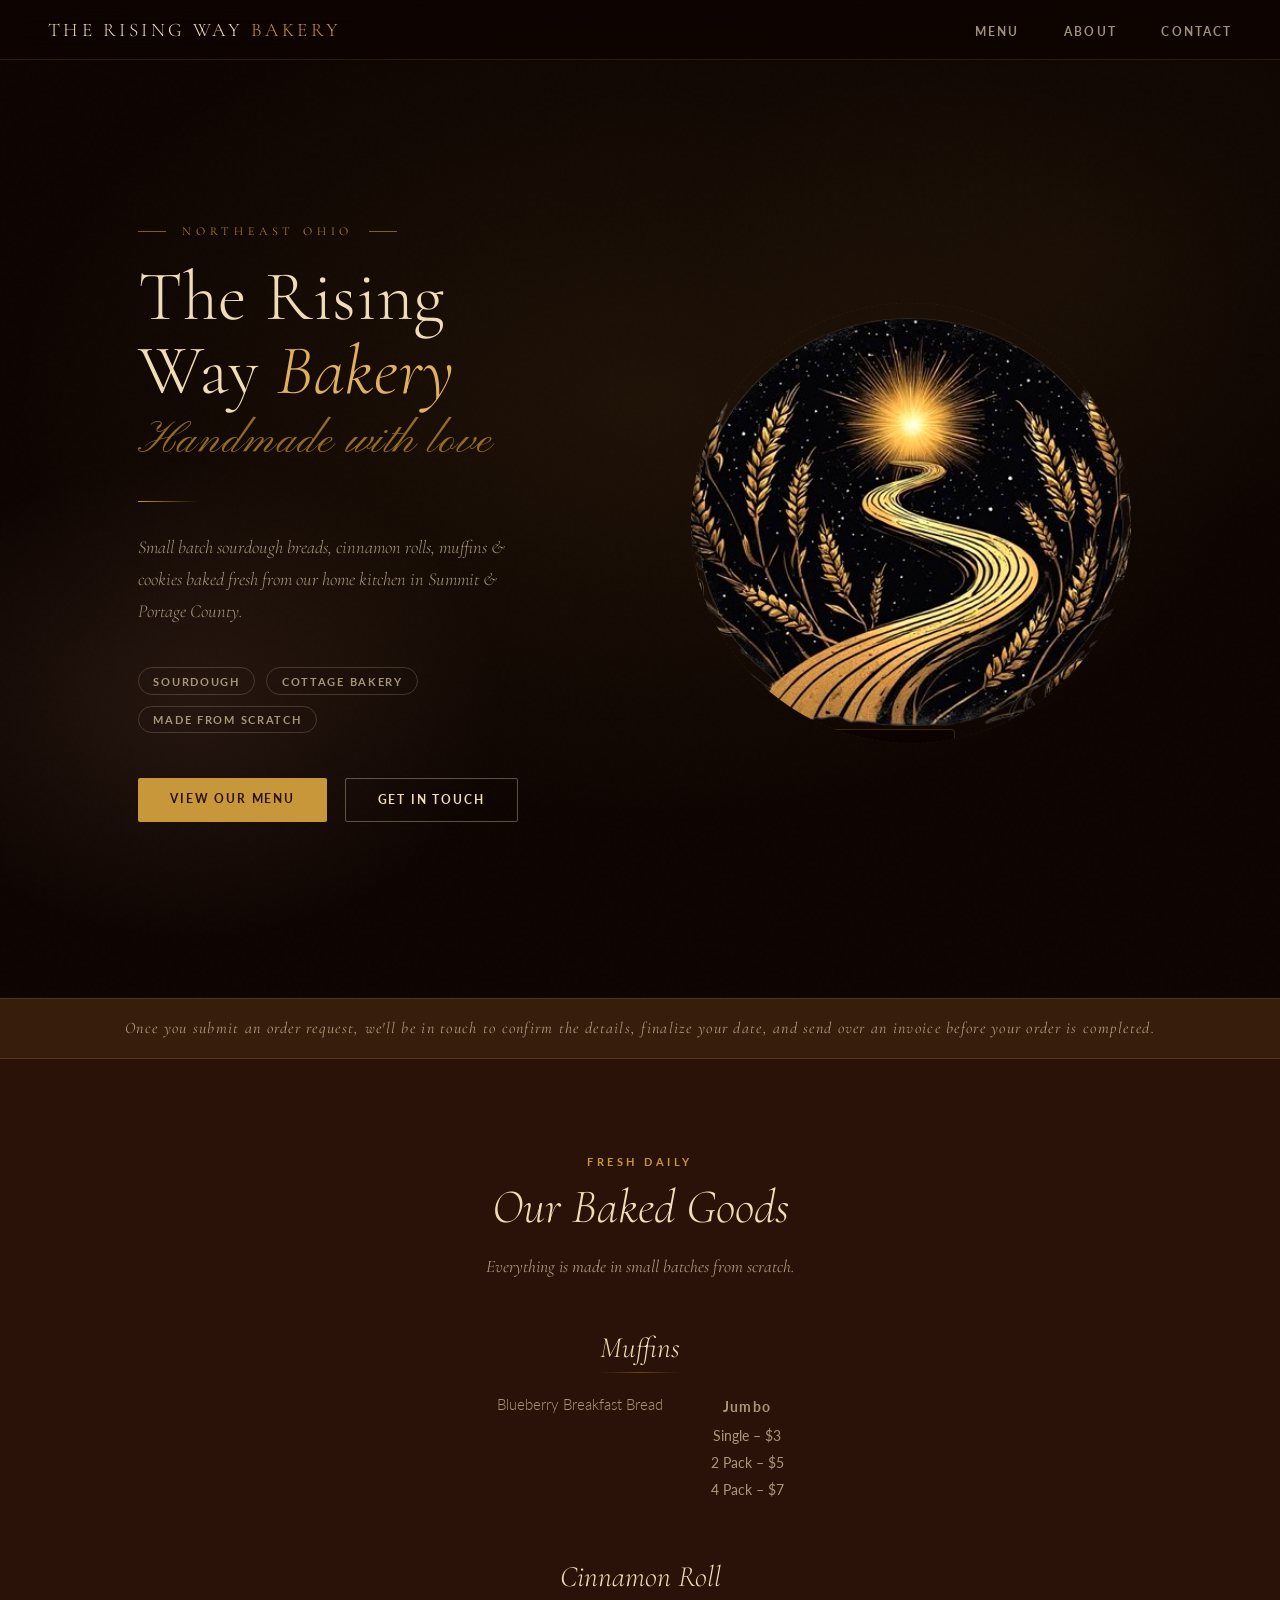
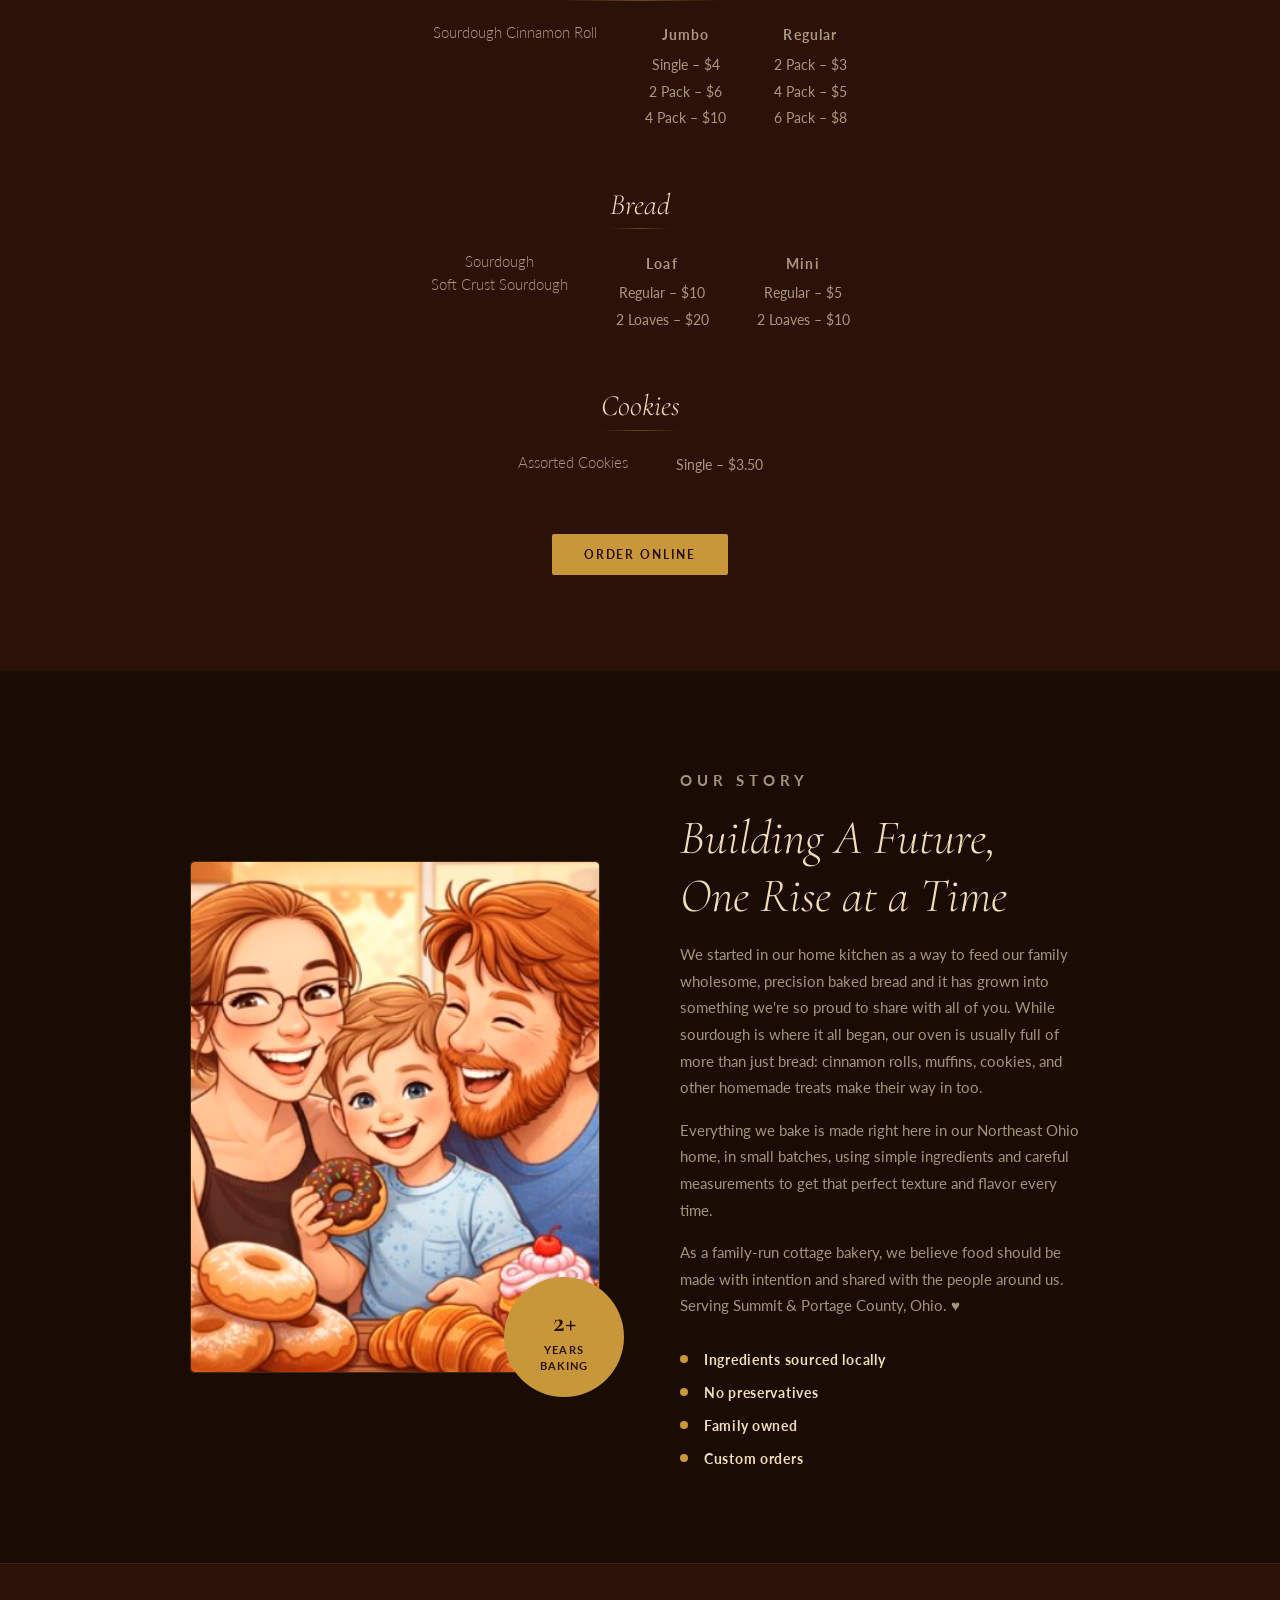
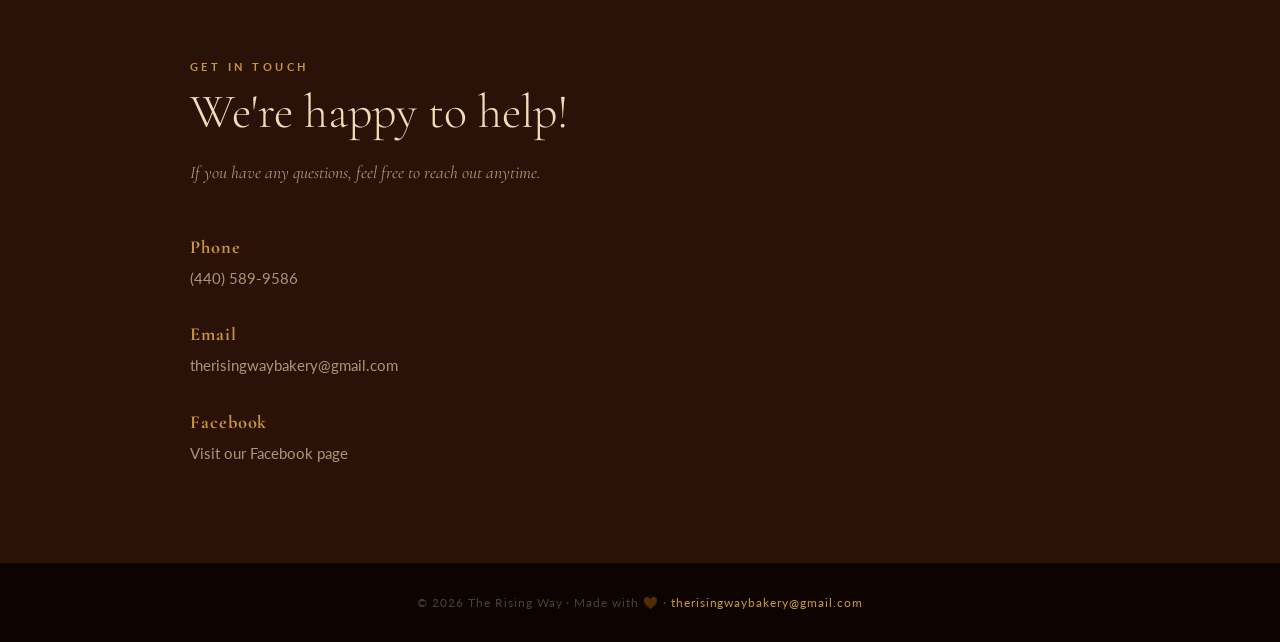
==== index.html @ ae86664f "uploading code" ====
<!DOCTYPE html>
<html lang="en">
<head>
  <meta charset="UTF-8">
  <meta name="viewport" content="width=device-width, initial-scale=1.0">
  <meta name="Author" content="Bryan Thomas">
  <title>The Rising Way Bakery</title>
  <link href="https://fonts.googleapis.com/css2?family=Playfair+Display:ital,wght@0,400;0,700;1,400&family=Pinyon+Script&family=Cormorant+Garamond:ital,wght@0,300;0,400;0,600;1,300;1,400&family=Lato:wght@300;400;700&display=swap" rel="stylesheet">
  <link rel="icon" href="icons8-bread-and-rye-64.png" type="image/png">
  <link rel="stylesheet" href="style.css">
</head>
<body>

  <!-- NAV -->
  <nav>
    <a href="#" class="nav-logo">The Rising Way <span>Bakery</span></a>
    <ul>
      <li><a href="#menu">Menu</a></li>
      <li><a href="#about">About</a></li>
      <li><a href="#contact">Contact</a></li>
    </ul>
  </nav>

  <!-- HERO -->
  <section class="hero">
    <div class="hero-inner">

      <!-- Left: Text -->
      <div class="hero-text">
        <span class="hero-eyebrow">Northeast Ohio</span>

        <h1 class="hero-title">
          The Rising<br>
          Way <em>Bakery</em>
        </h1>

        <p class="hero-subtitle">Handmade with love</p>

        <div class="hero-divider"></div>

        <p class="hero-desc">
          Small batch sourdough breads, cinnamon rolls, muffins & cookies baked fresh from our home kitchen in Summit & Portage County.
        </p>

        <div class="hero-tags">
          <span class="hero-tag">Sourdough</span>
          <span class="hero-tag">Cottage Bakery</span>
          <span class="hero-tag">Made from Scratch</span>
        </div>

        <div class="hero-cta">
          <a href="#menu" class="btn btn-primary">View Our Menu</a>
          <a href="#contact" class="btn btn-outline">Get in Touch</a>
        </div>
      </div>

      <!-- Right: Image -->
      <div class="hero-visual">
        <div class="hero-img-frame">
          <img src="logo.png" alt="The Rising Way Bakery Menu">
          <div class="hero-location">
            <div class="hero-location-dot"></div>
            Summit &amp; Portage County, OH
          </div>
        </div>
      </div>

    </div>
  </section>

  <!-- BANNER -->
  <div class="hours-banner">
    Once you submit an order request, we'll be in touch to confirm the details, finalize your date, and send over an invoice before your order is completed.
  </div>

  <!-- MENU -->
  <section id="menu">
    <div class="section-inner">
      <p class="section-label">Fresh Daily</p>
      <h2 class="section-title"><em>Our Baked Goods</em></h2>
      <p class="section-sub"><em>Everything is made in small batches from scratch.</em></p>

      <div class="menu-category">
        <h3 class="category-title">Muffins</h3>
        <div class="menu-table">
          <div class="menu-row">
            <span class="menu-item-name">Blueberry Breakfast Bread</span>
            <div class="menu-item-pricing">
              <span class="pricing-label">Jumbo</span>
              <span>Single – $3</span>
              <span>2 Pack – $5</span>
              <span>4 Pack – $7</span>
            </div>
          </div>
        </div>
      </div>

      <div class="menu-category">
        <h3 class="category-title">Cinnamon Roll</h3>
        <div class="menu-table">
          <div class="menu-row">
            <span class="menu-item-name">Sourdough Cinnamon Roll</span>
            <div class="menu-item-pricing">
              <span class="pricing-label">Jumbo</span>
              <span>Single – $4</span>
              <span>2 Pack – $6</span>
              <span>4 Pack – $10</span>
            </div>
            <div class="menu-item-pricing">
              <span class="pricing-label">Regular</span>
              <span>2 Pack – $3</span>
              <span>4 Pack – $5</span>
              <span>6 Pack – $8</span>
            </div>
          </div>
        </div>
      </div>

      <div class="menu-category">
        <h3 class="category-title">Bread</h3>
        <div class="menu-table">
          <div class="menu-row">
            <div class="menu-item-names">
              <span class="menu-item-name">Sourdough</span>
              <span class="menu-item-name">Soft Crust Sourdough</span>
            </div>
            <div class="menu-item-pricing">
              <span class="pricing-label">Loaf</span>
              <span>Regular – $10</span>
              <span>2 Loaves – $20</span>
            </div>
            <div class="menu-item-pricing">
              <span class="pricing-label">Mini</span>
              <span>Regular – $5</span>
              <span>2 Loaves – $10</span>
            </div>
          </div>
        </div>
      </div>

      <div class="menu-category">
        <h3 class="category-title">Cookies</h3>
        <div class="menu-table">
          <div class="menu-row">
            <span class="menu-item-name">Assorted Cookies</span>
            <div class="menu-item-pricing">
              <span>Single – $3.50</span>
            </div>
          </div>
        </div>
      </div>

      <div class="order-cta">
        <a href="https://docs.google.com/forms/d/e/1FAIpQLSdH0ckoOvBmsucD7vEvAXsjX4Ii2Z2nryQmnz6Ha5TkoTWwJg/closedform" class="btn btn-primary">Order Online</a>
      </div>
    </div>
  </section>

  <!-- ABOUT -->
  <section id="about">
    <div class="section-inner">
      <div class="about-grid">
        <div class="about-visual">
          <div class="about-box"><img src="about.png" alt="The Rising Way Bakery"></div>
          <div class="about-badge">
            <strong>2+</strong>
            Years<br>Baking
          </div>
        </div>
        <div class="about-text">
          <p class="section-label">Our Story</p>
          <h2 class="section-title"><em>Building A Future,<br>One Rise at a Time</em></h2>
          <p>We started in our home kitchen as a way to feed our family wholesome, precision baked bread and it has grown into something we're so proud to share with all of you. While sourdough is where it all began, our oven is usually full of more than just bread: cinnamon rolls, muffins, cookies, and other homemade treats make their way in too.</p>
          <p>Everything we bake is made right here in our Northeast Ohio home, in small batches, using simple ingredients and careful measurements to get that perfect texture and flavor every time.</p>
          <p>As a family-run cottage bakery, we believe food should be made with intention and shared with the people around us. Serving Summit &amp; Portage County, Ohio. ♥</p>
          <div class="values">
            <div class="value-item"><div class="value-dot"></div><span>Ingredients sourced locally</span></div>
            <div class="value-item"><div class="value-dot"></div><span>No preservatives</span></div>
            <div class="value-item"><div class="value-dot"></div><span>Family owned</span></div>
            <div class="value-item"><div class="value-dot"></div><span>Custom orders</span></div>
          </div>
        </div>
      </div>
    </div>
  </section>

  <!-- CONTACT -->
  <section id="contact">
    <div class="section-inner">
      <p class="section-label">Get In Touch</p>
      <h2 class="section-title">We're happy to help!</h2>
      <p class="section-sub">If you have any questions, feel free to reach out anytime.</p>

      <div class="contact-grid">
        <div class="info-blocks">
          <div class="info-block">
            <h4>Phone</h4>
            <p>(440) 589-9586</p>
          </div>
          <div class="info-block">
            <h4>Email</h4>
            <p>therisingwaybakery@gmail.com</p>
          </div>
          <div class="info-block">
            <h4>Facebook</h4>
            <a href="https://www.facebook.com/profile.php?id=61570867179585" target="_blank" rel="noopener noreferrer">Visit our Facebook page</a>
          </div>
        </div>
  </section>

  <!-- FOOTER -->
  <footer>
    <p>&copy; 2026 The Rising Way &middot; Made with 🧡 &middot; <a href="mailto:therisingwaybakery@gmail.com">therisingwaybakery@gmail.com</a></p>
  </footer>

</body>
</html>
---- style.css ----
:root {
  --bg:          #2A1208;
  --bg-darker:   #1A0B04;
  --bg-darkest:  #0D0401;
  --cream:       #F0DDB8;
  --cream-dim:   rgba(240, 221, 184, 0.65);
  --cream-faint: rgba(240, 221, 184, 0.25);
  --gold:        #C8973A;
  --gold-light:  #DFB060;
  --brown:       #5C3D2E;
  --text-light:  #7A5C44;
}

* { margin: 0; padding: 0; box-sizing: border-box; }
html { scroll-behavior: smooth; }

body {
  font-family: 'Lato', sans-serif;
  background-color: var(--bg);
  color: var(--cream);
  overflow-x: hidden;
}

/* ── NAV ── */
nav {
  position: fixed;
  top: 0; width: 100%;
  z-index: 100;
  background: rgba(13, 4, 1, 0.85);
  backdrop-filter: blur(14px);
  border-bottom: 1px solid rgba(200, 151, 58, 0.18);
  padding: 1.1rem 3rem;
  display: flex;
  justify-content: space-between;
  align-items: center;
}

.nav-logo {
  font-family: 'Cormorant Garamond', serif;
  font-size: 1.2rem;
  font-weight: 300;
  letter-spacing: 0.18em;
  text-transform: uppercase;
  color: var(--cream);
  text-decoration: none;
}
.nav-logo span { color: var(--gold); }

nav ul { list-style: none; display: flex; gap: 2.8rem; }
nav ul a {
  text-decoration: none;
  color: var(--cream-dim);
  font-size: 0.72rem;
  font-weight: 700;
  letter-spacing: 0.18em;
  text-transform: uppercase;
  transition: color 0.2s;
}
nav ul a:hover { color: var(--gold); }

/* ── HERO ── */
.hero {
  min-height: 100vh;
  display: flex;
  align-items: center;
  justify-content: center;
  position: relative;
  overflow: hidden;
  background-color: var(--bg-darkest);
}

/* Layered warm atmospheric background */
.hero::before {
  content: '';
  position: absolute; inset: 0;
  background:
    radial-gradient(ellipse 70% 60% at 50% 40%, rgba(200,151,58,0.09) 0%, transparent 70%),
    radial-gradient(ellipse 40% 40% at 15% 70%, rgba(92,61,46,0.3) 0%, transparent 60%),
    radial-gradient(ellipse 50% 50% at 85% 25%, rgba(200,151,58,0.05) 0%, transparent 60%);
  pointer-events: none;
  z-index: 0;
}

/* Subtle grain texture overlay */
.hero::after {
  content: '';
  position: absolute; inset: 0;
  background-image: url("data:image/svg+xml,%3Csvg viewBox='0 0 256 256' xmlns='http://www.w3.org/2000/svg'%3E%3Cfilter id='noise'%3E%3CfeTurbulence type='fractalNoise' baseFrequency='0.9' numOctaves='4' stitchTiles='stitch'/%3E%3C/filter%3E%3Crect width='100%25' height='100%25' filter='url(%23noise)' opacity='0.04'/%3E%3C/svg%3E");
  opacity: 0.35;
  pointer-events: none;
  z-index: 0;
}

.hero-inner {
  position: relative;
  z-index: 1;
  max-width: 1100px;
  width: 100%;
  margin: 0 auto;
  padding: 8rem 3rem 5rem;
  display: grid;
  grid-template-columns: 1fr 1fr;
  gap: 5rem;
  align-items: center;
}

/* ── HERO TEXT SIDE ── */
.hero-text {
  display: flex;
  flex-direction: column;
  gap: 0;
}

.hero-eyebrow {
  font-family: 'Cormorant Garamond', serif;
  font-size: 0.75rem;
  font-weight: 300;
  letter-spacing: 0.4em;
  text-transform: uppercase;
  color: var(--gold);
  margin-bottom: 1.4rem;
  animation: fadeUp 0.8s 0.1s ease both;
  display: flex;
  align-items: center;
  gap: 1rem;
}

.hero-eyebrow::before,
.hero-eyebrow::after {
  content: '';
  display: block;
  height: 1px;
  width: 28px;
  background: var(--gold);
  opacity: 0.6;
}

.hero-title {
  font-family: 'Cormorant Garamond', serif;
  font-size: clamp(3rem, 5.5vw, 5rem);
  font-weight: 300;
  line-height: 1.05;
  color: var(--cream);
  letter-spacing: 0.01em;
  margin-bottom: 0.3rem;
  animation: fadeUp 0.8s 0.2s ease both;
}

.hero-title em {
  font-style: italic;
  color: var(--gold-light);
}

.hero-subtitle {
  font-family: 'Pinyon Script', cursive;
  font-size: clamp(2rem, 3.5vw, 3rem);
  color: rgba(200, 151, 58, 0.7);
  margin-bottom: 2rem;
  letter-spacing: 0.03em;
  animation: fadeUp 0.8s 0.3s ease both;
}

.hero-divider {
  width: 60px;
  height: 1px;
  background: linear-gradient(90deg, var(--gold), transparent);
  margin-bottom: 1.8rem;
  animation: fadeUp 0.8s 0.35s ease both;
}

.hero-desc {
  font-family: 'Cormorant Garamond', serif;
  font-size: 1.15rem;
  font-weight: 300;
  font-style: italic;
  color: var(--cream-dim);
  line-height: 1.75;
  margin-bottom: 2.5rem;
  max-width: 400px;
  animation: fadeUp 0.8s 0.4s ease both;
}

.hero-tags {
  display: flex;
  gap: 0.7rem;
  flex-wrap: wrap;
  margin-bottom: 2.8rem;
  animation: fadeUp 0.8s 0.45s ease both;
}

.hero-tag {
  font-size: 0.67rem;
  font-weight: 700;
  letter-spacing: 0.16em;
  text-transform: uppercase;
  color: var(--cream-dim);
  border: 1px solid rgba(240,221,184,0.2);
  padding: 0.38rem 0.9rem;
  border-radius: 100px;
}

.hero-cta {
  display: flex;
  gap: 1.1rem;
  flex-wrap: wrap;
  animation: fadeUp 0.8s 0.5s ease both;
}

/* ── HERO IMAGE SIDE ── */
.hero-visual {
  display: flex;
  justify-content: center;
  align-items: center;
  position: relative;
  animation: fadeUp 0.9s 0.25s ease both;
}

/* Decorative ring behind the image */
.hero-visual::before {
  content: '';
  position: absolute;
  width: 85%;
  aspect-ratio: 1;
  border-radius: 50%;
  border: 1px solid rgba(200,151,58,0.12);
  top: 50%; left: 50%;
  transform: translate(-50%, -50%);
  animation: spinSlow 60s linear infinite;
}

.hero-visual::after {
  content: '';
  position: absolute;
  width: 95%;
  aspect-ratio: 1;
  border-radius: 50%;
  border: 1px dashed rgba(200,151,58,0.07);
  top: 50%; left: 50%;
  transform: translate(-50%, -50%);
  animation: spinSlow 90s linear infinite reverse;
}

.hero-img-frame {
  position: relative;
  width: 100%;
  max-width: 440px;
  aspect-ratio: 1;
  border-radius: 50%;
  overflow: hidden;
  z-index: 1;
}

/* Warm glow beneath the image */
.hero-img-frame::before {
  content: '';
  position: absolute;
  inset: 10%;
  background: radial-gradient(ellipse at center, rgba(200,151,58,0.25) 0%, transparent 70%);
  filter: blur(28px);
  z-index: 0;
}

.hero-img-frame img {
  display: block;
  width: 100%;
  height: 100%;
  object-fit: cover;
  object-position: center;
  position: relative;
  z-index: 1;
  filter: contrast(1.06) saturate(1.12);
  box-shadow:
    0 0 0 1px rgba(200,151,58,0.18),
    0 30px 80px -10px rgba(0,0,0,0.7),
    0 0 60px 0 rgba(200,151,58,0.06);
}

/* Location badge */
.hero-location {
  position: absolute;
  bottom: -1.5rem;
  left: -1rem;
  background: rgba(13,4,1,0.92);
  border: 1px solid rgba(200,151,58,0.25);
  border-radius: 4px;
  padding: 0.7rem 1.1rem;
  display: flex;
  align-items: center;
  gap: 0.6rem;
  font-size: 0.72rem;
  color: var(--cream-dim);
  letter-spacing: 0.1em;
  text-transform: uppercase;
  z-index: 3;
  backdrop-filter: blur(10px);
}

.hero-location-dot {
  width: 7px; height: 7px;
  background: var(--gold);
  border-radius: 50%;
  animation: pulse 2.4s ease infinite;
}

/* ── BANNER ── */
.hours-banner {
  background: rgba(200,151,58,0.08);
  border-top: 1px solid rgba(200,151,58,0.2);
  border-bottom: 1px solid rgba(200,151,58,0.2);
  color: var(--cream-dim);
  text-align: center;
  padding: 1rem 2rem;
  font-size: 0.78rem;
  letter-spacing: 0.08em;
  line-height: 1.7;
  font-family: 'Cormorant Garamond', serif;
  font-style: italic;
  font-size: 1rem;
}

/* ── BUTTONS ── */
.btn {
  display: inline-block;
  padding: 0.9rem 2rem;
  border-radius: 2px;
  font-size: 0.72rem;
  font-weight: 700;
  letter-spacing: 0.16em;
  text-transform: uppercase;
  text-decoration: none;
  transition: all 0.25s;
  cursor: pointer;
  border: none;
  font-family: 'Lato', sans-serif;
}

.btn-primary {
  background: var(--gold);
  color: var(--bg);
}
.btn-primary:hover {
  background: var(--gold-light);
  transform: translateY(-2px);
  box-shadow: 0 10px 28px rgba(200,151,58,0.3);
}

.btn-outline {
  background: transparent;
  color: var(--cream);
  border: 1px solid rgba(240,221,184,0.35);
}
.btn-outline:hover {
  background: rgba(240,221,184,0.05);
  border-color: rgba(240,221,184,0.6);
  transform: translateY(-2px);
}

/* ── SECTIONS ── */
section { padding: 6rem 2rem; }
.section-inner { max-width: 900px; margin: 0 auto; }

.section-label {
  font-size: 0.68rem;
  font-weight: 700;
  letter-spacing: 0.32em;
  text-transform: uppercase;
  color: var(--gold);
  margin-bottom: 0.7rem;
}

.section-title {
  font-family: 'Cormorant Garamond', serif;
  font-size: clamp(2rem, 4vw, 3rem);
  font-weight: 300;
  color: var(--cream);
  line-height: 1.2;
  margin-bottom: 1rem;
}

.section-sub {
  color: var(--cream-dim);
  font-size: 1rem;
  line-height: 1.7;
  max-width: 520px;
  margin-bottom: 3rem;
  font-family: 'Cormorant Garamond', serif;
  font-style: italic;
  font-size: 1.1rem;
}

/* ── MENU ── */
#menu {
  background: var(--bg);
  text-align: center;
}

#menu .section-inner { max-width: 780px; }
#menu .section-title,
#menu .section-label,
#menu .section-sub {
  text-align: center;
  margin-left: auto;
  margin-right: auto;
}

.menu-category { margin-bottom: 3.5rem; }

.category-title {
  font-family: 'Cormorant Garamond', serif;
  font-size: 1.85rem;
  font-weight: 300;
  font-style: italic;
  color: var(--cream);
  margin-bottom: 1.4rem;
  display: inline-block;
}
.category-title::after {
  content: '';
  display: block;
  height: 1px;
  background: linear-gradient(90deg, transparent, rgba(200,151,58,0.4), transparent);
  margin-top: 0.4rem;
}

.menu-table { display: flex; flex-direction: column; gap: 1.5rem; }

.menu-row {
  display: flex;
  justify-content: center;
  align-items: flex-start;
  gap: 3rem;
  flex-wrap: wrap;
}

.menu-item-names { display: flex; flex-direction: column; gap: 0.35rem; }

.menu-item-name {
  font-size: 0.95rem;
  color: var(--cream-dim);
  font-weight: 300;
  display: block;
}

.menu-item-pricing {
  display: flex;
  flex-direction: column;
  gap: 0.15rem;
  text-align: center;
}

.pricing-label {
  font-weight: 700;
  color: var(--cream);
  font-size: 0.82rem;
  letter-spacing: 0.08em;
  margin-bottom: 0.15rem;
}

.menu-item-pricing span {
  color: var(--cream-dim);
  font-size: 0.9rem;
  line-height: 1.7;
}

.order-cta { margin-top: 3rem; text-align: center; }

/* ── ABOUT ── */
#about { background: var(--bg-darker); }

.about-grid {
  display: grid;
  grid-template-columns: 1fr 1fr;
  gap: 5rem;
  align-items: center;
}

.about-visual { position: relative; }

.about-box {
  width: 100%;
  aspect-ratio: 4/5;
  background: rgba(200,151,58,0.06);
  border: 1px solid rgba(200,151,58,0.18);
  border-radius: 4px;
  display: flex;
  align-items: center;
  justify-content: center;
  overflow: hidden;
}

.about-box img {
  width: 100%;
  height: 100%;
  object-fit: cover;
  border-radius: 4px;
  filter: contrast(1.05) saturate(1.05);
}

.about-badge {
  position: absolute;
  bottom: -1.5rem;
  right: -1.5rem;
  background: var(--gold);
  color: var(--bg);
  width: 120px; height: 120px;
  border-radius: 50%;
  display: flex;
  flex-direction: column;
  align-items: center;
  justify-content: center;
  text-align: center;
  font-size: 0.7rem;
  font-weight: 700;
  letter-spacing: 0.1em;
  text-transform: uppercase;
  line-height: 1.4;
}

.about-badge strong {
  font-family: 'Cormorant Garamond', serif;
  font-size: 1.8rem;
  display: block;
  color: var(--bg);
  letter-spacing: 0;
}

.about-text p {
  color: var(--cream-dim);
  font-size: 0.95rem;
  line-height: 1.75;
  margin-bottom: 1rem;
}

.values { display: flex; flex-direction: column; gap: 1rem; margin-top: 2rem; }
.value-item { display: flex; align-items: center; gap: 1rem; }

.value-dot {
  width: 8px; height: 8px;
  border-radius: 50%;
  background: var(--gold);
  flex-shrink: 0;
}

.value-item span {
  font-size: 0.9rem;
  font-weight: 700;
  color: var(--cream);
  letter-spacing: 0.05em;
}

/* ── CONTACT ── */
#contact {
  background: var(--bg);
  border-top: 1px solid rgba(200,151,58,0.12);
}

.contact-grid {
  display: grid;
  grid-template-columns: 1fr 1fr;
  gap: 4rem;
}

.info-blocks { display: flex; flex-direction: column; gap: 2rem; }

.info-block h4 {
  font-family: 'Cormorant Garamond', serif;
  font-size: 1.15rem;
  color: var(--gold);
  margin-bottom: 0.5rem;
  letter-spacing: 0.05em;
}

.info-block p {
  color: var(--cream-dim);
  font-size: 0.95rem;
  line-height: 1.7;
}

.info-block a {
  color: var(--cream-dim);
  font-size: 0.95rem;
  line-height: 1.7;
  text-decoration: none;
  transition: color 0.2s;
}

.contact-form { display: flex; flex-direction: column; gap: 1.2rem; }
.form-row { display: grid; grid-template-columns: 1fr 1fr; gap: 1rem; }

.contact-form input,
.contact-form textarea {
  width: 100%;
  padding: 0.85rem 1rem;
  background: rgba(255,255,255,0.04);
  border: 1px solid rgba(200,151,58,0.18);
  border-radius: 2px;
  color: var(--cream);
  font-family: 'Lato', sans-serif;
  font-size: 0.9rem;
  transition: border-color 0.2s;
  outline: none;
}

.contact-form input::placeholder,
.contact-form textarea::placeholder { color: var(--cream-faint); }

.contact-form input:focus,
.contact-form textarea:focus { border-color: var(--gold); }

.contact-form textarea { resize: vertical; min-height: 130px; }

/* ── FOOTER ── */
footer {
  background: var(--bg-darkest);
  color: rgba(240,221,184,0.28);
  text-align: center;
  padding: 2rem;
  font-size: 0.75rem;
  letter-spacing: 0.08em;
}

footer a { color: var(--gold); text-decoration: none; }

/* ── ANIMATIONS ── */
@keyframes fadeUp {
  from { opacity: 0; transform: translateY(24px); }
  to   { opacity: 1; transform: translateY(0); }
}

@keyframes spinSlow {
  from { transform: translate(-50%, -50%) rotate(0deg); }
  to   { transform: translate(-50%, -50%) rotate(360deg); }
}

@keyframes pulse {
  0%, 100% { opacity: 1; transform: scale(1); }
  50% { opacity: 0.5; transform: scale(0.75); }
}

/* ── RESPONSIVE ── */
@media (max-width: 768px) {
  nav ul { display: none; }
  nav { padding: 1rem 1.5rem; }

  .hero-inner {
    grid-template-columns: 1fr;
    gap: 3rem;
    padding: 7rem 1.5rem 4rem;
    text-align: center;
  }

  .hero-eyebrow { justify-content: center; }
  .hero-desc { margin-left: auto; margin-right: auto; }
  .hero-tags { justify-content: center; }
  .hero-cta { justify-content: center; }
  .hero-visual { order: -1; }
  .hero-img-frame { max-width: 300px; margin: 0 auto; }
  .hero-visual::before, .hero-visual::after { display: none; }
  .hero-location { left: 50%; transform: translateX(-50%); white-space: nowrap; }

  .about-grid,
  .contact-grid {
    grid-template-columns: 1fr;
    gap: 2.5rem;
  }

  .form-row { grid-template-columns: 1fr; }
  .about-badge { bottom: 1rem; right: 1rem; }
  .menu-row { flex-direction: column; align-items: center; }
}
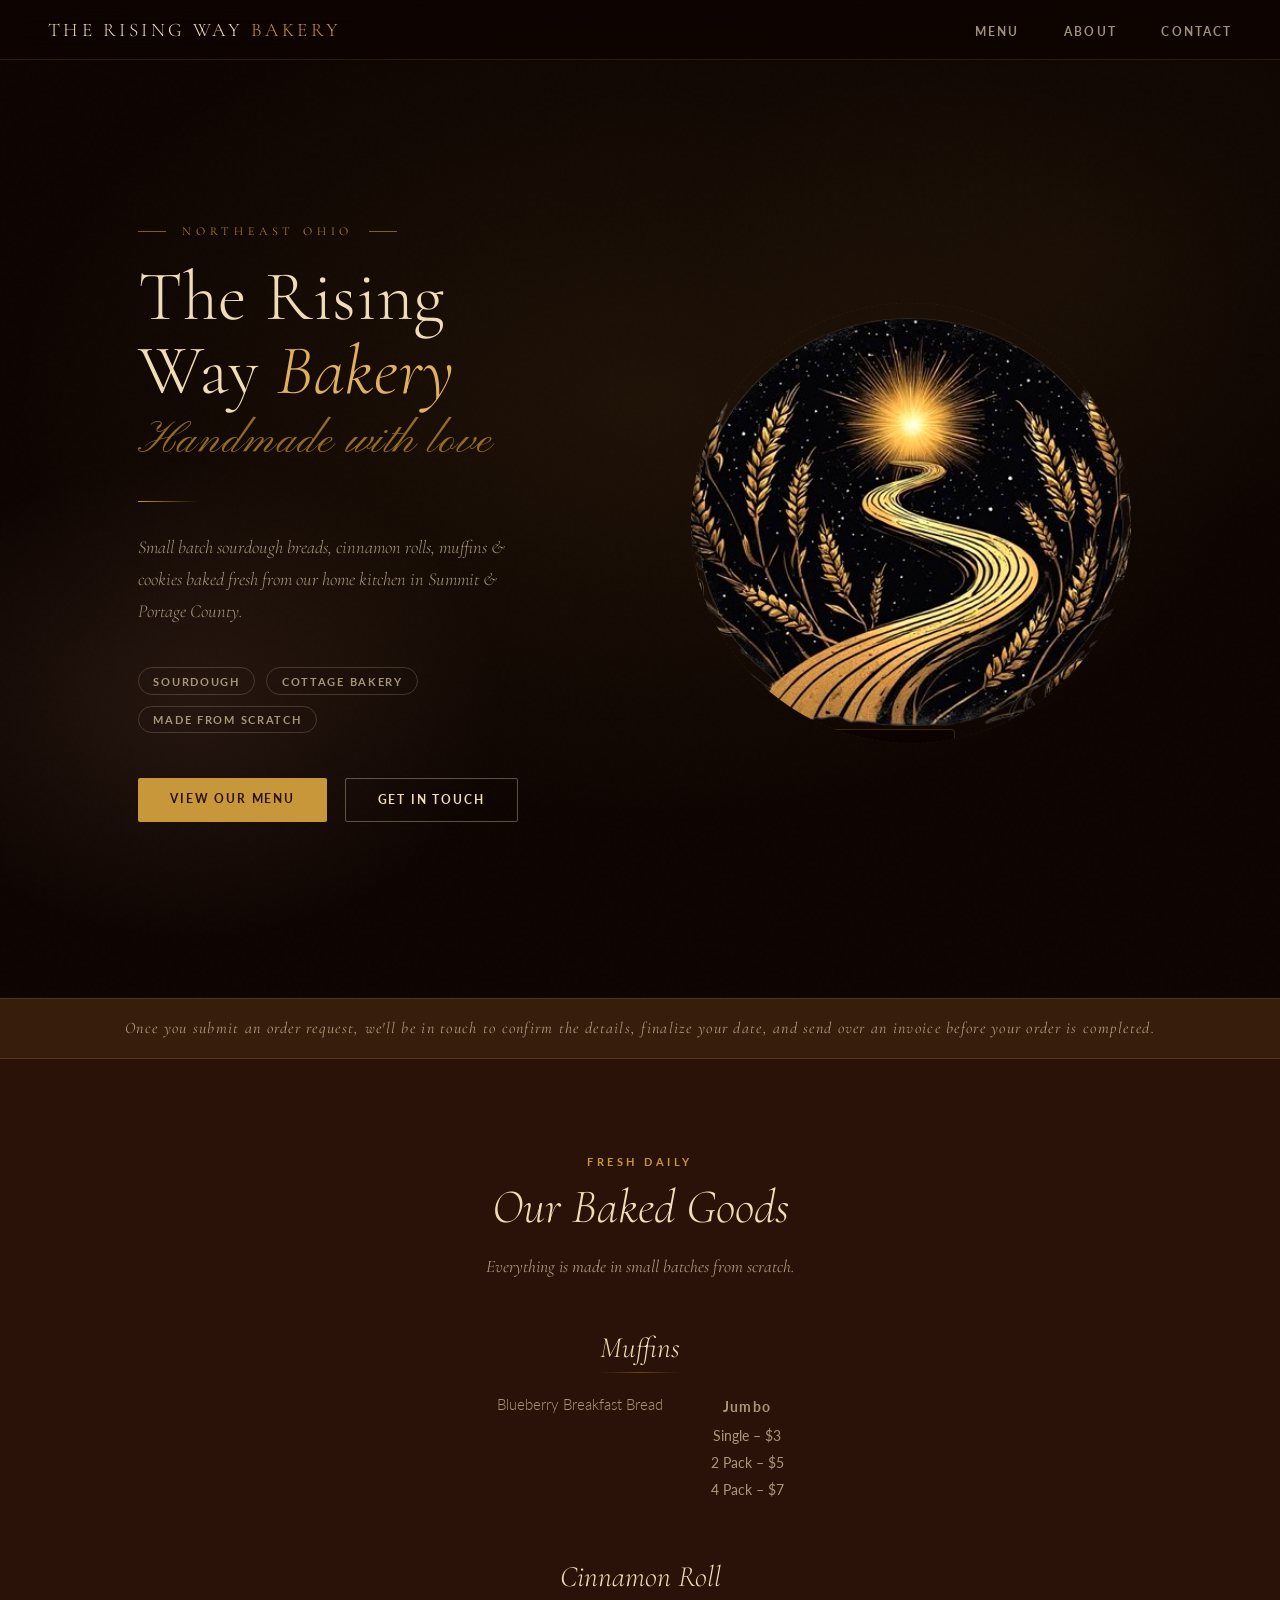
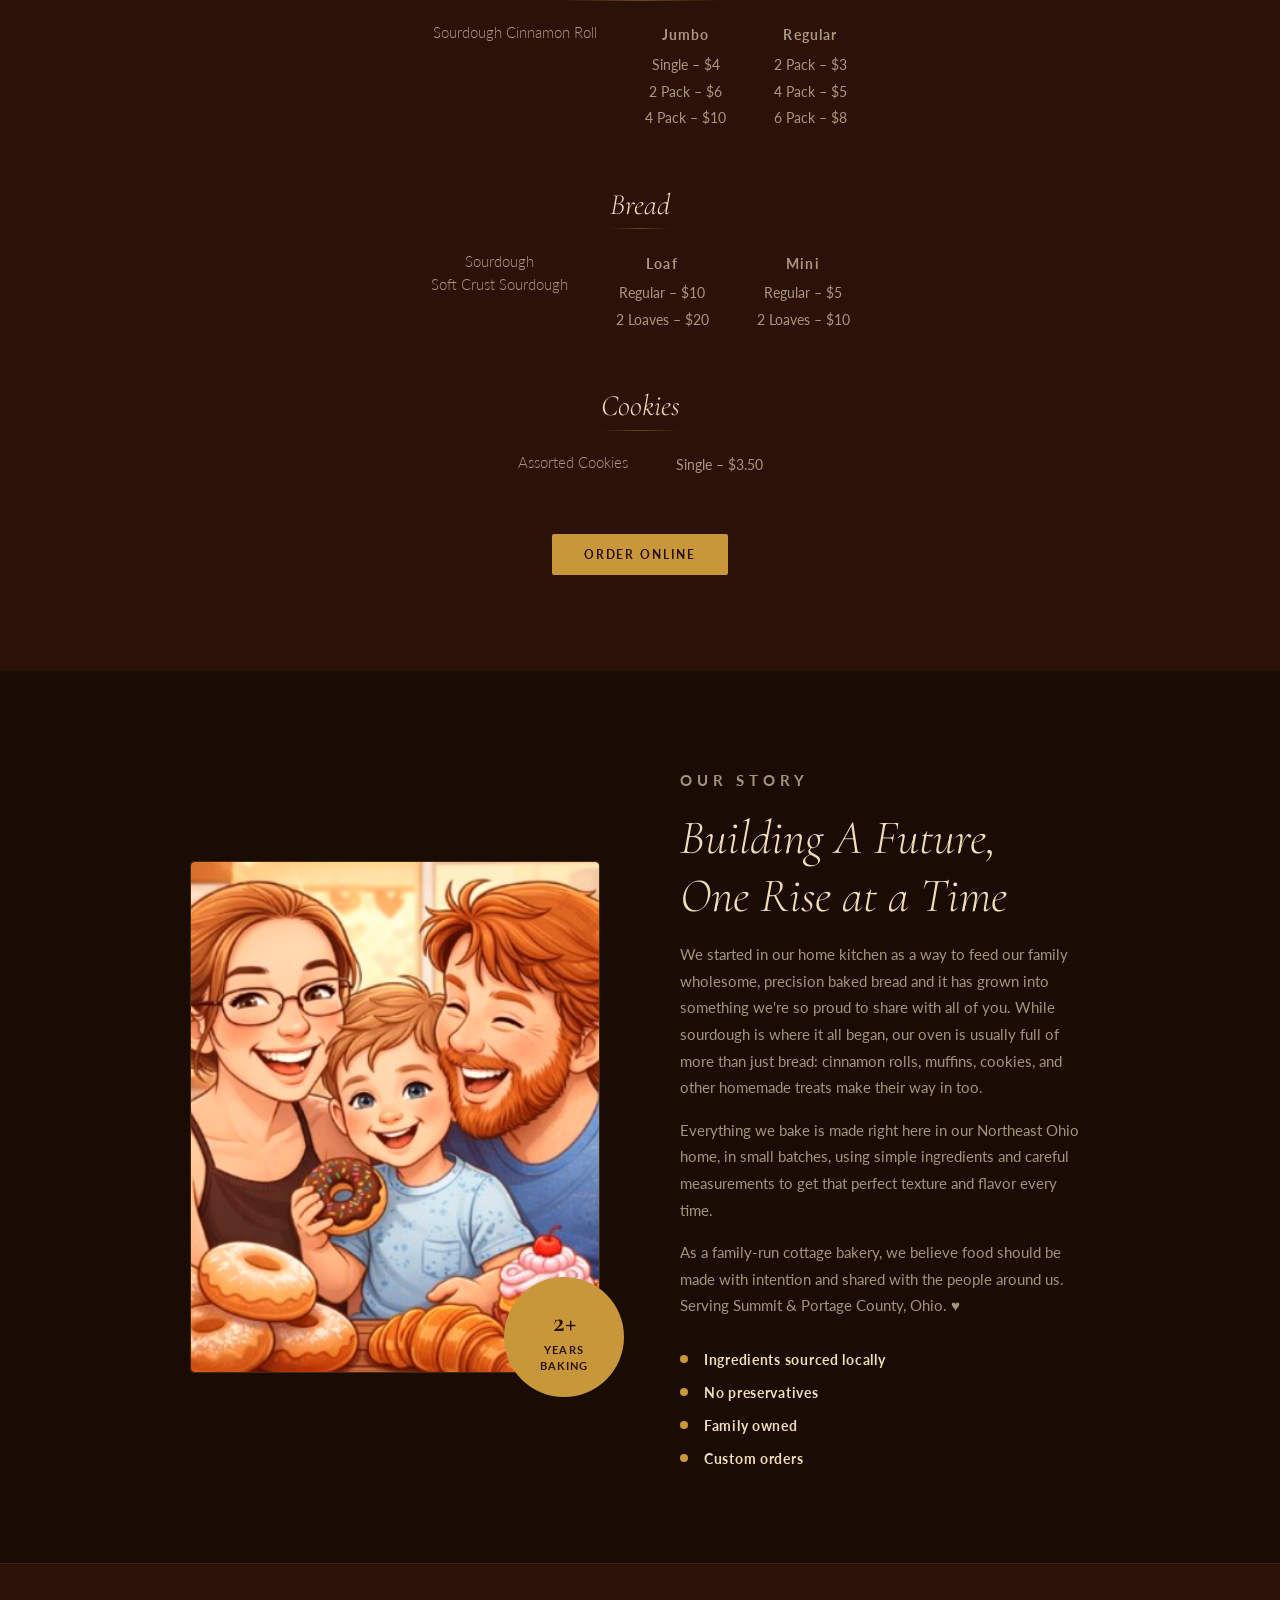
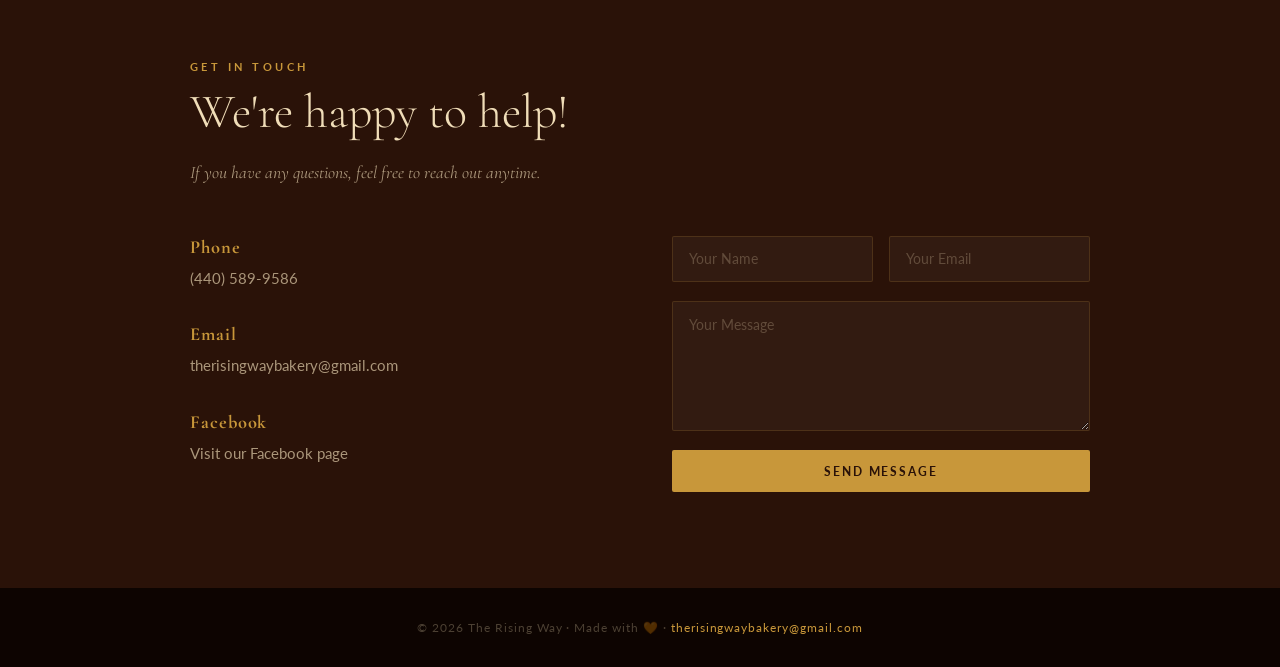
==== commit 8e10309d: "Fix unclosed divs and add working contact form The contact section was missing closing </div> tags f" ====
--- a/index.html
+++ b/index.html
@@ -206,6 +206,18 @@
             <a href="https://www.facebook.com/profile.php?id=61570867179585" target="_blank" rel="noopener noreferrer">Visit our Facebook page</a>
           </div>
         </div>
+
+        <form class="contact-form" action="https://formspree.io/f/YOUR_FORM_ID" method="POST">
+          <div class="form-row">
+            <input type="text" name="name" placeholder="Your Name" required>
+            <input type="email" name="email" placeholder="Your Email" required>
+          </div>
+          <textarea name="message" placeholder="Your Message" required></textarea>
+          <input type="text" name="_gotcha" style="display:none" tabindex="-1" autocomplete="off">
+          <button type="submit" class="btn btn-primary">Send Message</button>
+        </form>
+      </div>
+    </div>
   </section>
 
   <!-- FOOTER -->
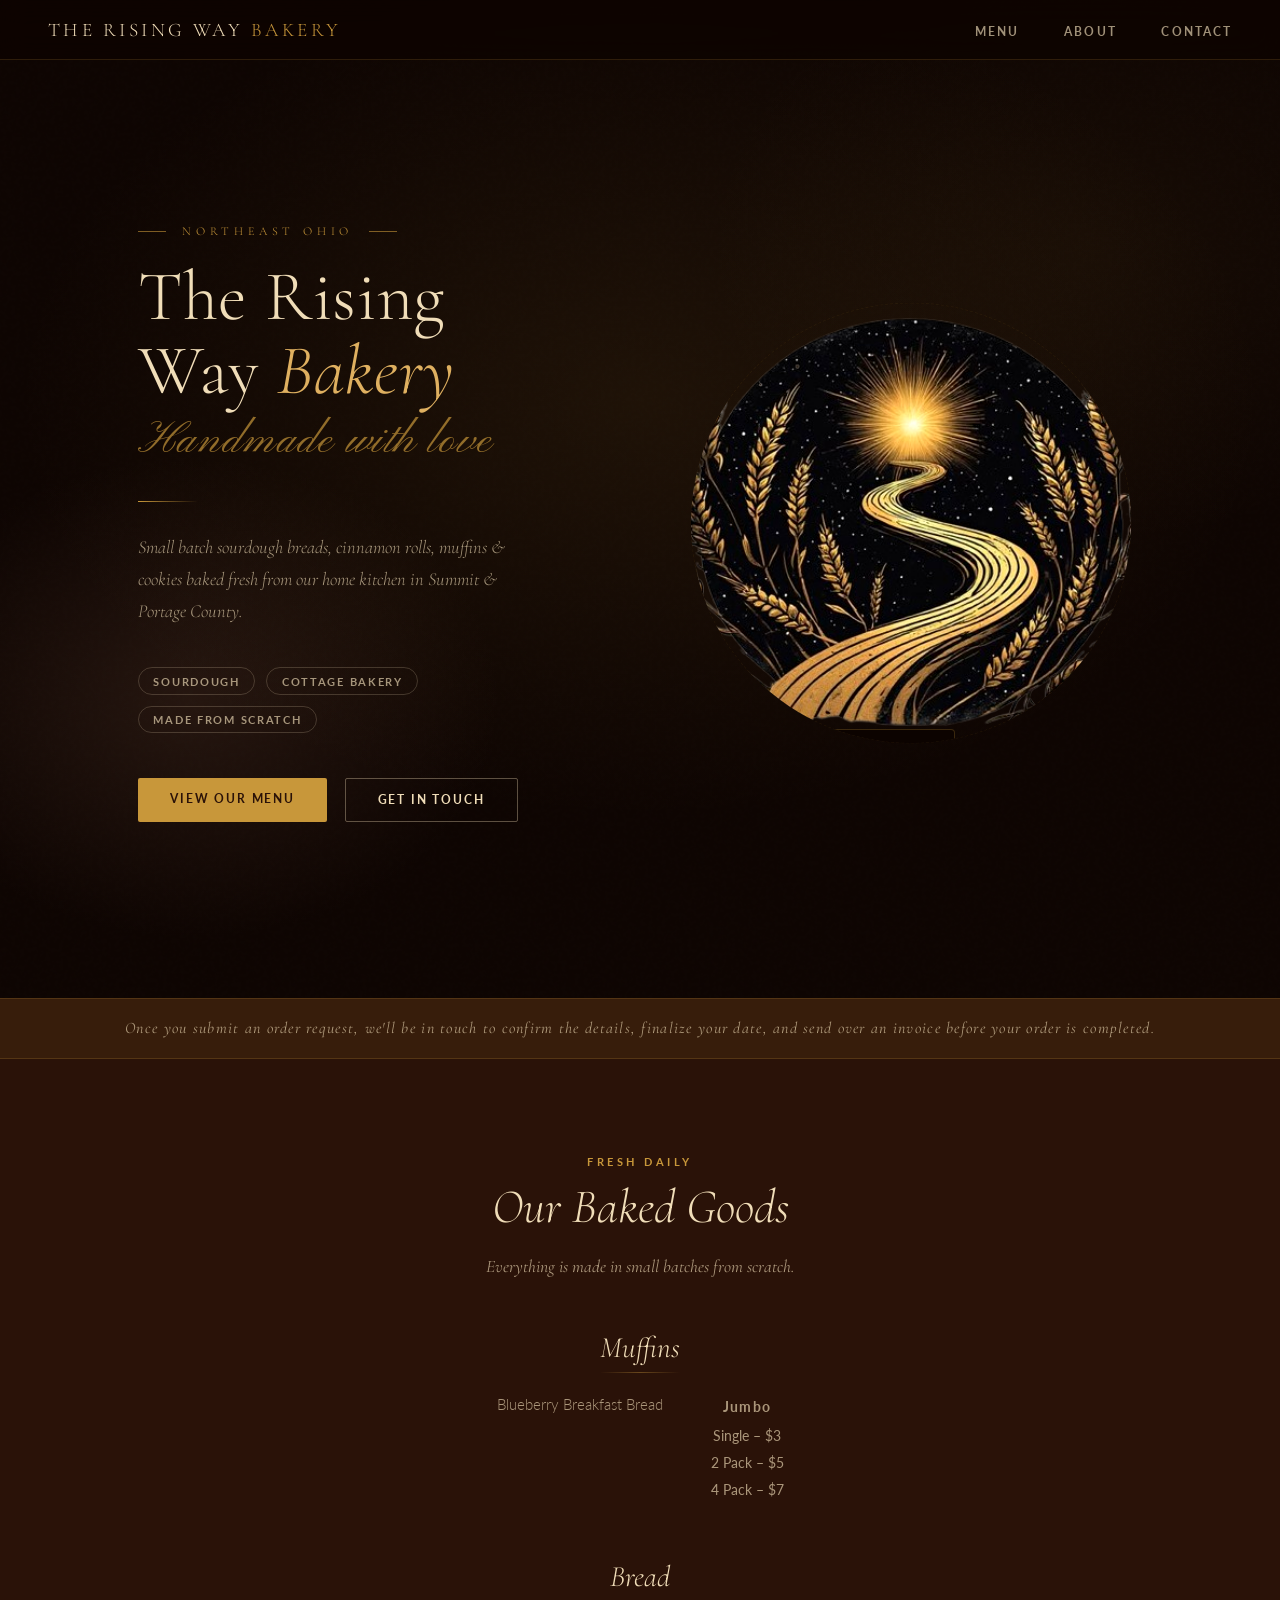
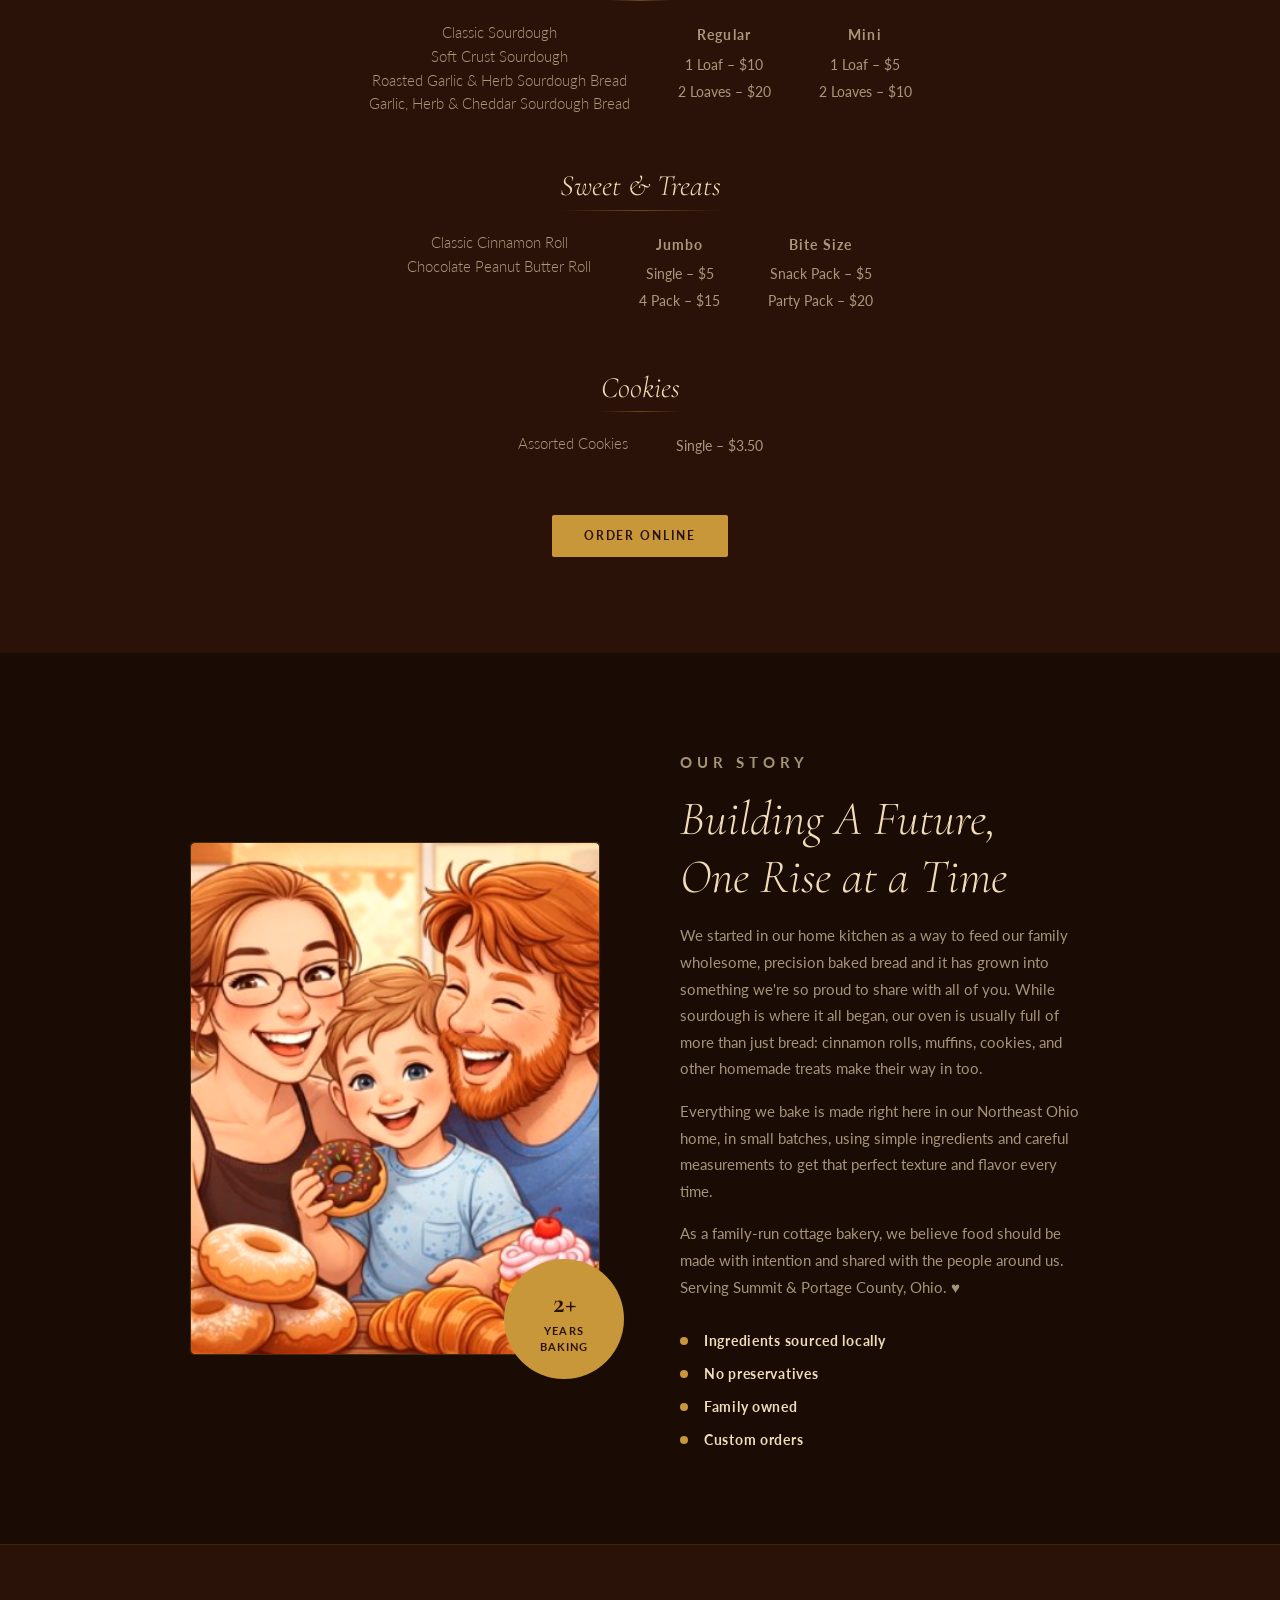
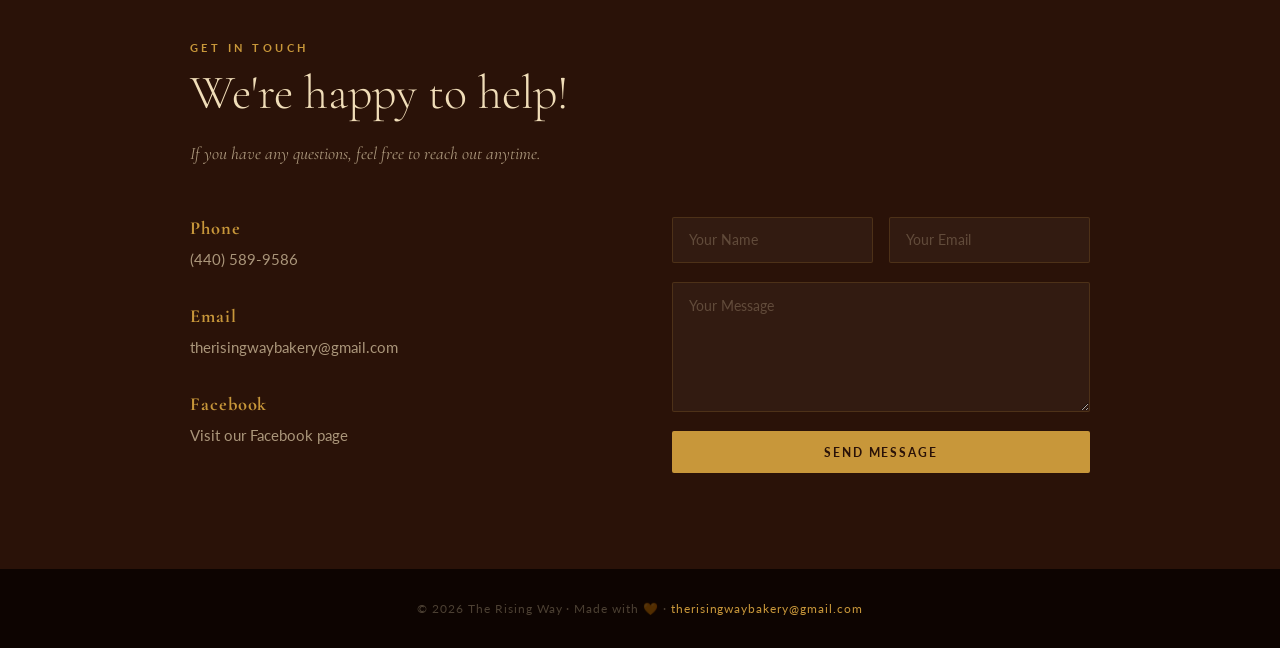
==== commit 24425eaa: "Update menu items and pricing Bread now lists four sourdough varieties with Regular/Mini pricing, an" ====
--- a/index.html
+++ b/index.html
@@ -96,43 +96,46 @@
       </div>
 
       <div class="menu-category">
-        <h3 class="category-title">Cinnamon Roll</h3>
-        <div class="menu-table">
-          <div class="menu-row">
-            <span class="menu-item-name">Sourdough Cinnamon Roll</span>
+        <h3 class="category-title">Bread</h3>
+        <div class="menu-table">
+          <div class="menu-row">
+            <div class="menu-item-names">
+              <span class="menu-item-name">Classic Sourdough</span>
+              <span class="menu-item-name">Soft Crust Sourdough</span>
+              <span class="menu-item-name">Roasted Garlic &amp; Herb Sourdough Bread</span>
+              <span class="menu-item-name">Garlic, Herb &amp; Cheddar Sourdough Bread</span>
+            </div>
+            <div class="menu-item-pricing">
+              <span class="pricing-label">Regular</span>
+              <span>1 Loaf – $10</span>
+              <span>2 Loaves – $20</span>
+            </div>
+            <div class="menu-item-pricing">
+              <span class="pricing-label">Mini</span>
+              <span>1 Loaf – $5</span>
+              <span>2 Loaves – $10</span>
+            </div>
+          </div>
+        </div>
+      </div>
+
+      <div class="menu-category">
+        <h3 class="category-title">Sweet &amp; Treats</h3>
+        <div class="menu-table">
+          <div class="menu-row">
+            <div class="menu-item-names">
+              <span class="menu-item-name">Classic Cinnamon Roll</span>
+              <span class="menu-item-name">Chocolate Peanut Butter Roll</span>
+            </div>
             <div class="menu-item-pricing">
               <span class="pricing-label">Jumbo</span>
-              <span>Single – $4</span>
-              <span>2 Pack – $6</span>
-              <span>4 Pack – $10</span>
-            </div>
-            <div class="menu-item-pricing">
-              <span class="pricing-label">Regular</span>
-              <span>2 Pack – $3</span>
-              <span>4 Pack – $5</span>
-              <span>6 Pack – $8</span>
-            </div>
-          </div>
-        </div>
-      </div>
-
-      <div class="menu-category">
-        <h3 class="category-title">Bread</h3>
-        <div class="menu-table">
-          <div class="menu-row">
-            <div class="menu-item-names">
-              <span class="menu-item-name">Sourdough</span>
-              <span class="menu-item-name">Soft Crust Sourdough</span>
-            </div>
-            <div class="menu-item-pricing">
-              <span class="pricing-label">Loaf</span>
-              <span>Regular – $10</span>
-              <span>2 Loaves – $20</span>
-            </div>
-            <div class="menu-item-pricing">
-              <span class="pricing-label">Mini</span>
-              <span>Regular – $5</span>
-              <span>2 Loaves – $10</span>
+              <span>Single – $5</span>
+              <span>4 Pack – $15</span>
+            </div>
+            <div class="menu-item-pricing">
+              <span class="pricing-label">Bite Size</span>
+              <span>Snack Pack – $5</span>
+              <span>Party Pack – $20</span>
             </div>
           </div>
         </div>
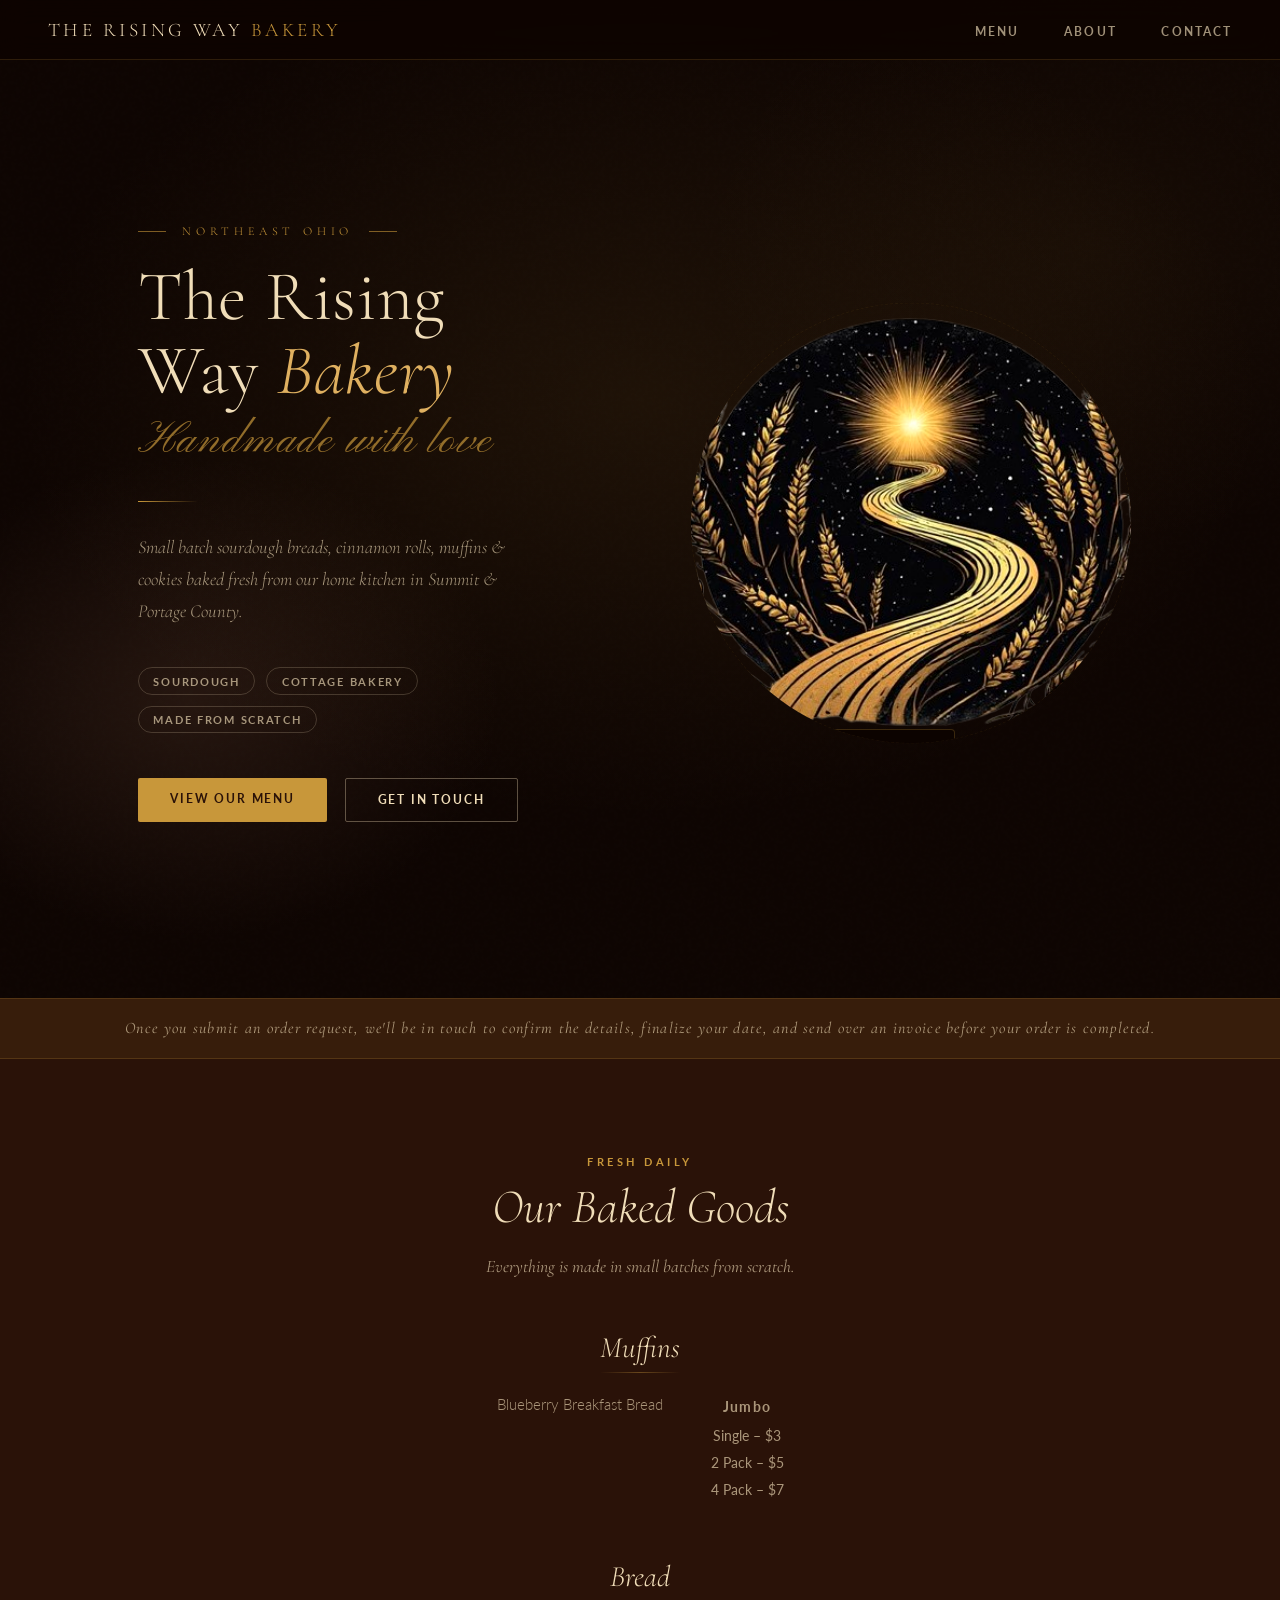
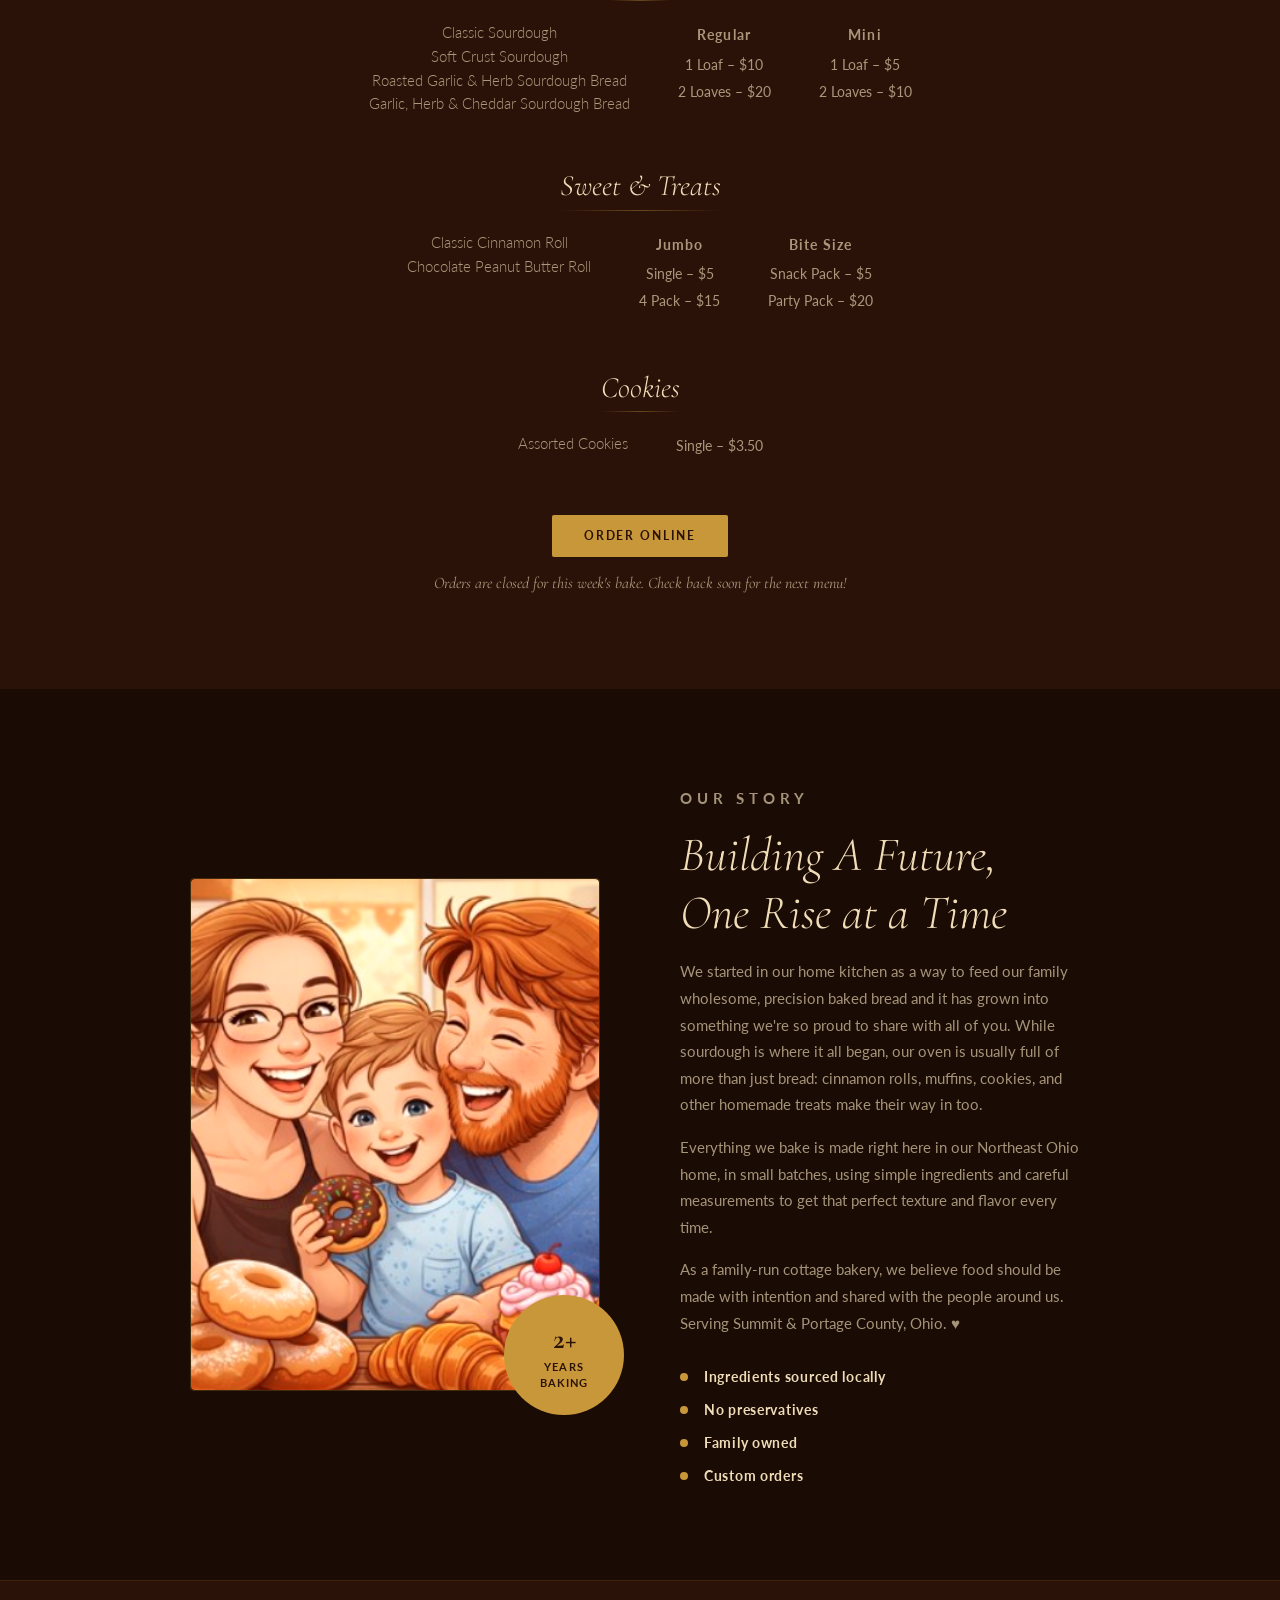
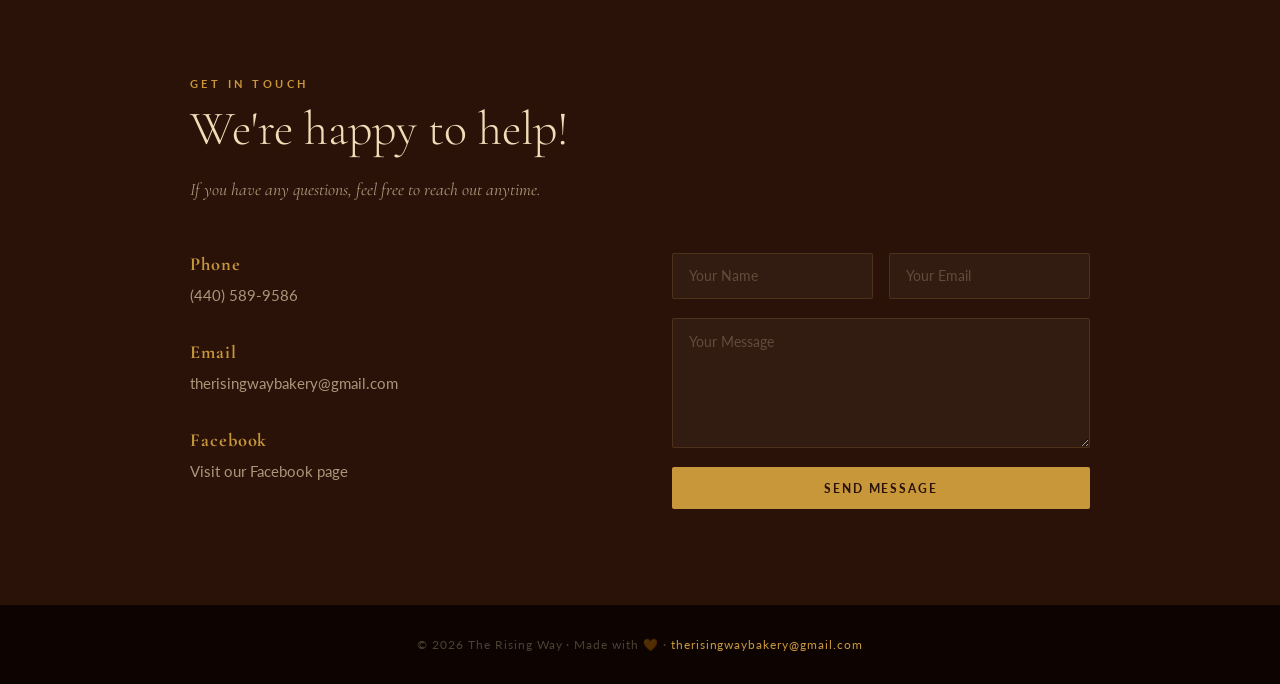
==== commit 2ebeb9c6: "Add on-site order page with open/closed switch Adds order.html, a quantity-based order form with a r" ====
--- a/index.html
+++ b/index.html
@@ -154,7 +154,8 @@
       </div>
 
       <div class="order-cta">
-        <a href="https://docs.google.com/forms/d/e/1FAIpQLSdH0ckoOvBmsucD7vEvAXsjX4Ii2Z2nryQmnz6Ha5TkoTWwJg/closedform" class="btn btn-primary">Order Online</a>
+        <a href="order.html" class="btn btn-primary">Order Online</a>
+        <p class="order-cta-note" id="order-cta-note" hidden>Orders are closed for this week's bake. Check back soon for the next menu!</p>
       </div>
     </div>
   </section>
@@ -228,5 +229,10 @@
     <p>&copy; 2026 The Rising Way &middot; Made with 🧡 &middot; <a href="mailto:therisingwaybakery@gmail.com">therisingwaybakery@gmail.com</a></p>
   </footer>
 
+  <script src="order-status.js"></script>
+  <script>
+    if (window.ORDERS_OPEN !== true) document.getElementById('order-cta-note').hidden = false;
+  </script>
+
 </body>
 </html>
--- a/style.css
+++ b/style.css
@@ -637,6 +637,102 @@
   50% { opacity: 0.5; transform: scale(0.75); }
 }
 
+/* ── ORDER PAGE ── */
+.order-page { background: var(--bg); min-height: 100vh; padding-top: 9rem; }
+.order-page .section-inner { max-width: 780px; }
+
+.order-form { gap: 2.5rem; }
+
+.order-fieldset {
+  border: none;
+  display: flex;
+  flex-direction: column;
+  gap: 1rem;
+  min-width: 0;
+}
+
+.order-fieldset legend {
+  font-family: 'Cormorant Garamond', serif;
+  font-size: 1.7rem;
+  font-weight: 300;
+  font-style: italic;
+  color: var(--cream);
+  padding: 0;
+  margin-bottom: 1rem;
+}
+
+.field { display: flex; flex-direction: column; gap: 0.45rem; }
+
+.field label {
+  font-size: 0.68rem;
+  font-weight: 700;
+  letter-spacing: 0.2em;
+  text-transform: uppercase;
+  color: var(--gold);
+}
+
+.order-form input[type="date"] { color-scheme: dark; }
+
+.order-item {
+  display: grid;
+  grid-template-columns: 1fr auto 84px;
+  align-items: center;
+  gap: 1.2rem;
+  padding: 0.75rem 0;
+  border-bottom: 1px solid rgba(200, 151, 58, 0.12);
+}
+
+.order-item-name { display: block; color: var(--cream); font-size: 0.95rem; }
+.order-item-detail { display: block; color: var(--cream-dim); font-size: 0.8rem; margin-top: 0.15rem; }
+.order-item-price { color: var(--gold-light); font-size: 0.9rem; font-weight: 700; }
+.order-form .order-item input { text-align: center; padding: 0.55rem; }
+
+.order-total {
+  display: flex;
+  justify-content: space-between;
+  align-items: baseline;
+  padding: 1.2rem 0;
+  border-top: 1px solid rgba(200, 151, 58, 0.4);
+  font-family: 'Cormorant Garamond', serif;
+  font-size: 1.4rem;
+  color: var(--cream);
+}
+.order-total strong { color: var(--gold-light); font-weight: 600; }
+
+.order-error { color: #e8a0a0; font-size: 0.9rem; }
+.order-note { color: var(--cream-dim); font-size: 0.85rem; line-height: 1.6; font-style: italic; }
+
+.order-form .btn { align-self: flex-start; }
+
+[hidden] { display: none !important; }
+
+.order-closed {
+  border: 1px solid rgba(200, 151, 58, 0.25);
+  background: rgba(200, 151, 58, 0.06);
+  border-radius: 4px;
+  padding: 2rem;
+  text-align: center;
+  display: flex;
+  flex-direction: column;
+  align-items: center;
+  gap: 1.5rem;
+}
+.order-closed p {
+  font-family: 'Cormorant Garamond', serif;
+  font-style: italic;
+  font-size: 1.2rem;
+  line-height: 1.7;
+  color: var(--cream-dim);
+  max-width: 560px;
+}
+
+.order-cta-note {
+  margin-top: 1rem;
+  font-family: 'Cormorant Garamond', serif;
+  font-style: italic;
+  color: var(--cream-dim);
+}
+
 /* ── RESPONSIVE ── */
 @media (max-width: 768px) {
   nav ul { display: none; }
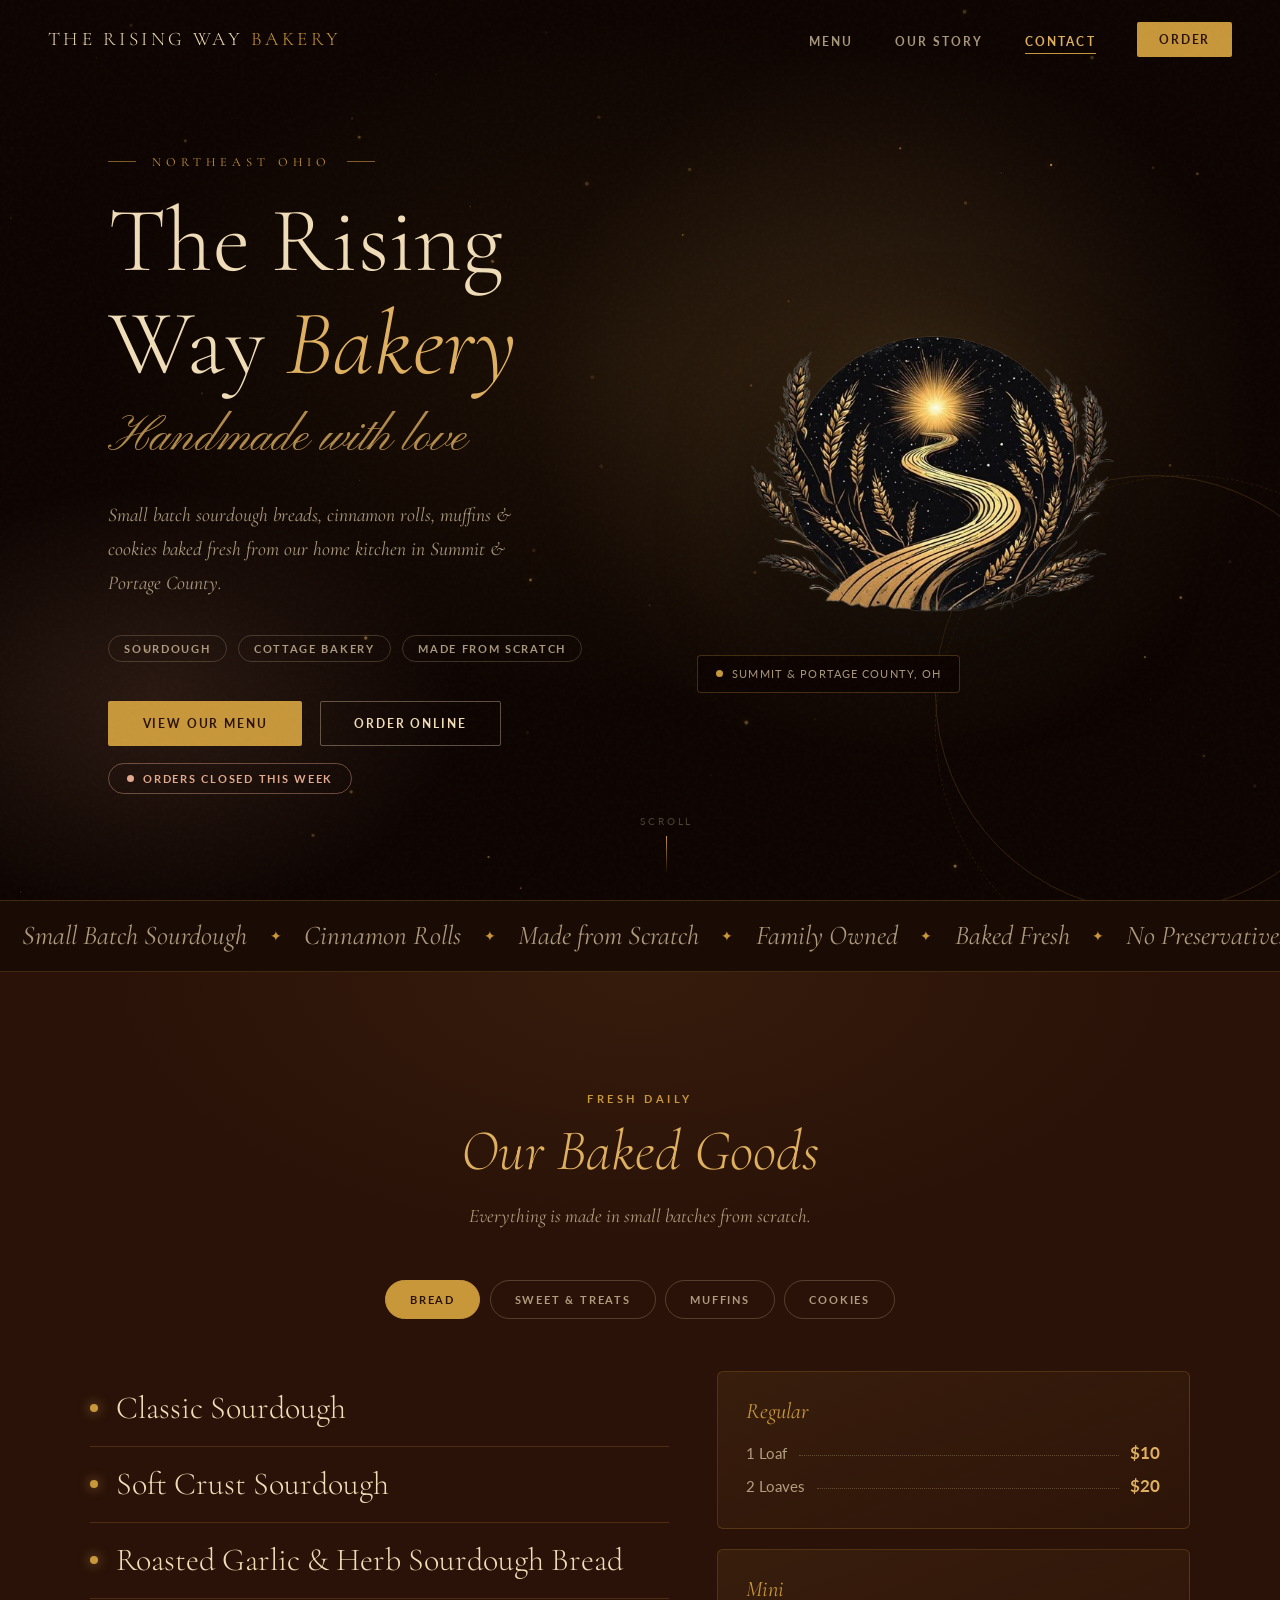
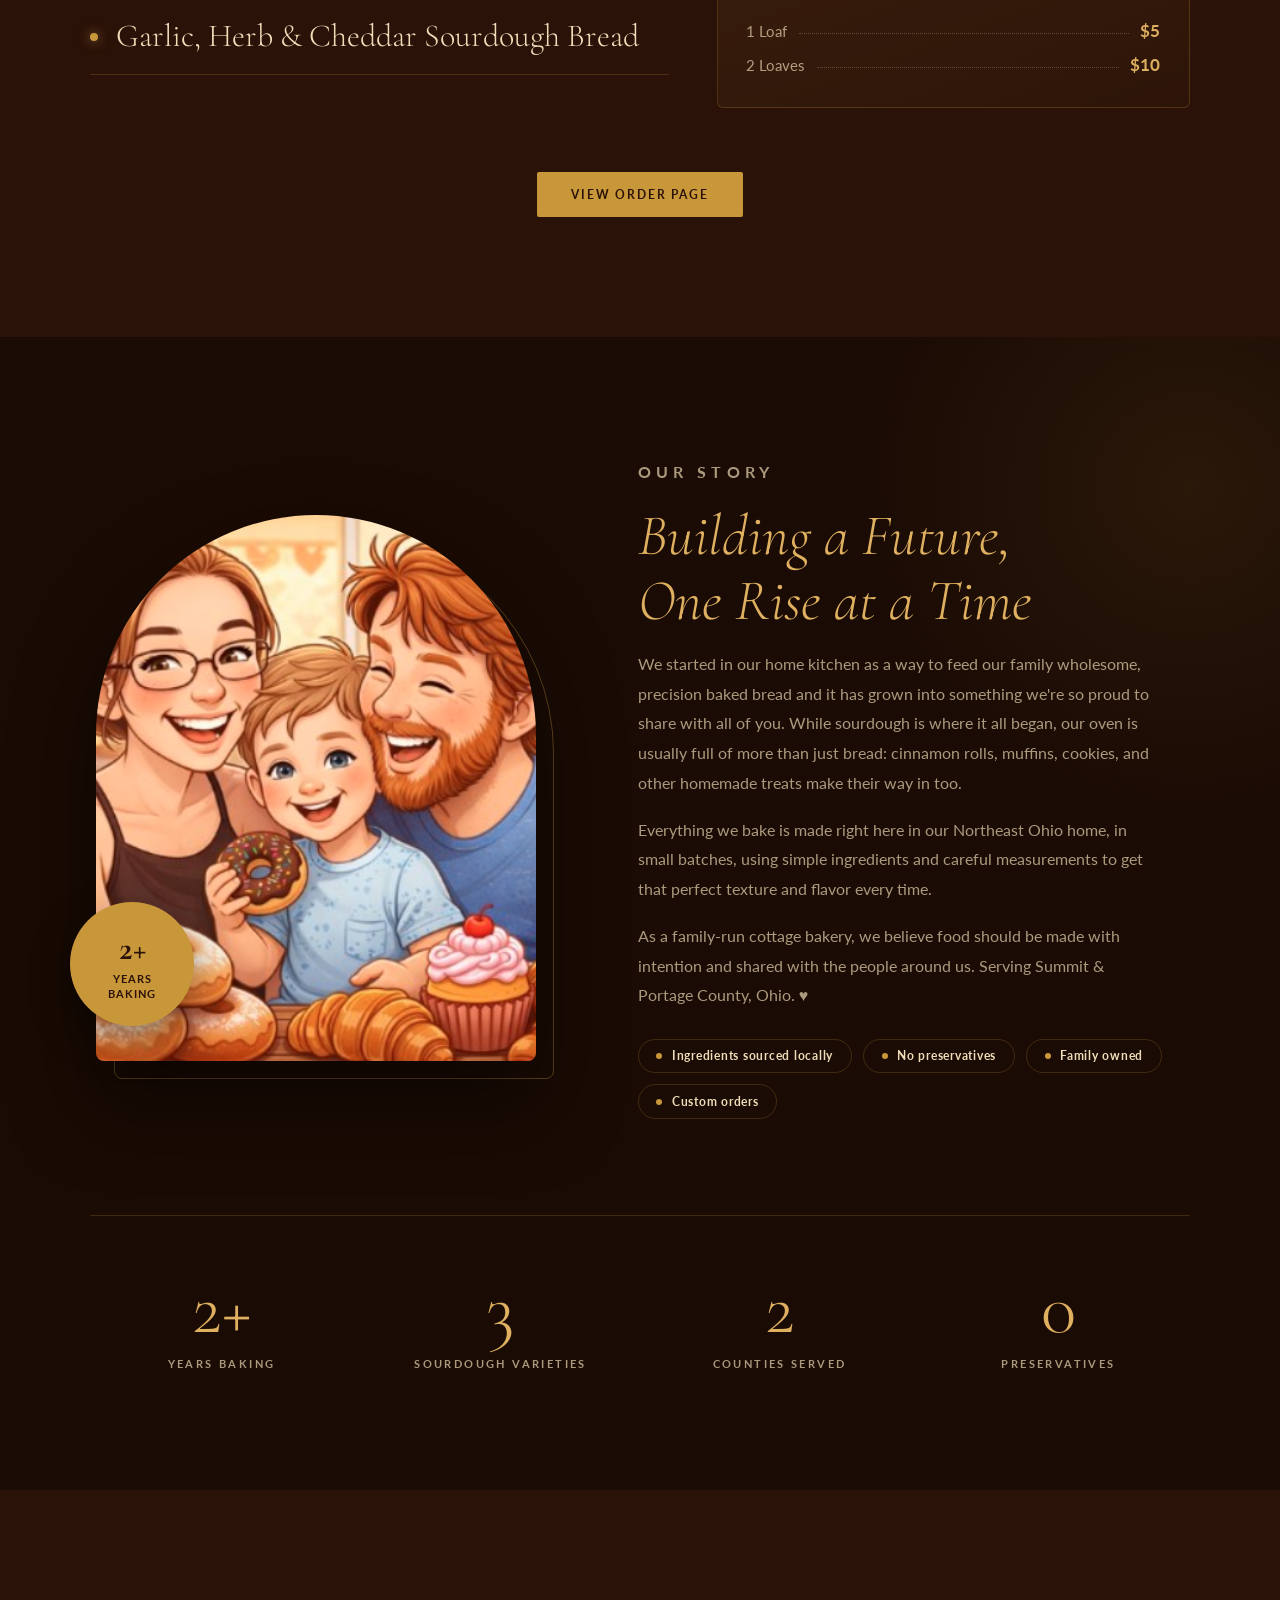
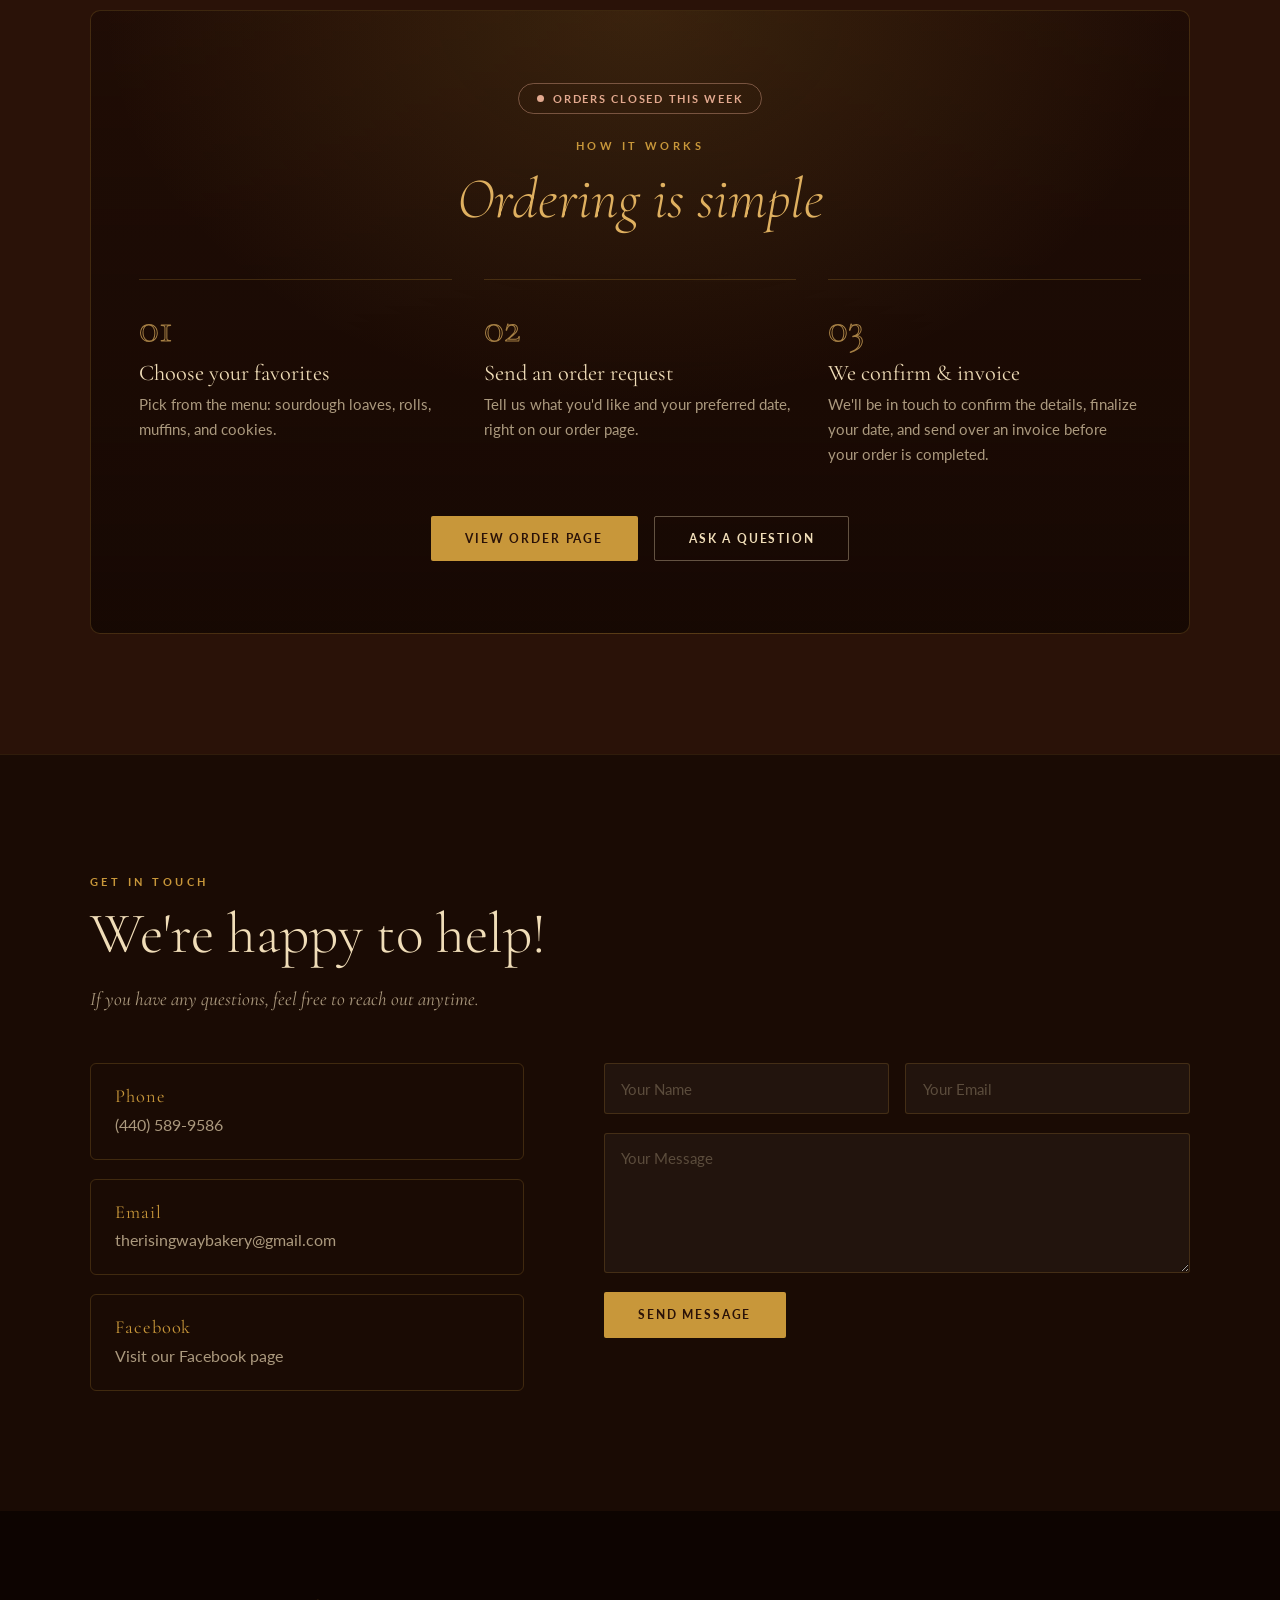
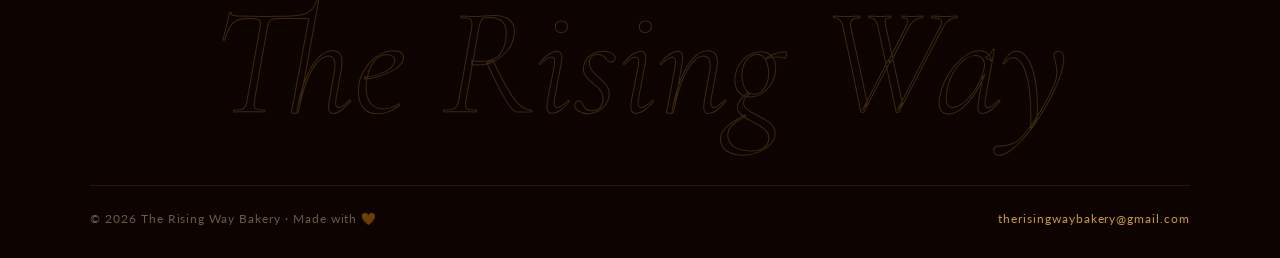
==== commit 6a7fca3d: "Concept: full visual and motion redesign Keeps the existing palette, fonts, copy and menu, and adds " ====
--- a/index.html
+++ b/index.html
@@ -4,43 +4,51 @@
   <meta charset="UTF-8">
   <meta name="viewport" content="width=device-width, initial-scale=1.0">
   <meta name="Author" content="Bryan Thomas">
+  <meta name="description" content="The Rising Way Bakery: small batch sourdough, cinnamon rolls, muffins and cookies baked fresh in Summit & Portage County, Ohio.">
+  <meta name="theme-color" content="#0D0401">
   <title>The Rising Way Bakery</title>
-  <link href="https://fonts.googleapis.com/css2?family=Playfair+Display:ital,wght@0,400;0,700;1,400&family=Pinyon+Script&family=Cormorant+Garamond:ital,wght@0,300;0,400;0,600;1,300;1,400&family=Lato:wght@300;400;700&display=swap" rel="stylesheet">
+  <link rel="preconnect" href="https://fonts.googleapis.com">
+  <link rel="preconnect" href="https://fonts.gstatic.com" crossorigin>
+  <link href="https://fonts.googleapis.com/css2?family=Pinyon+Script&family=Cormorant+Garamond:ital,wght@0,300;0,400;0,600;1,300;1,400&family=Lato:wght@300;400;700&display=swap" rel="stylesheet">
   <link rel="icon" href="icons8-bread-and-rye-64.png" type="image/png">
   <link rel="stylesheet" href="style.css">
+  <script>
+    document.documentElement.classList.add('js');
+    setTimeout(function () { document.documentElement.classList.add('reveal-all'); }, 4000);
+  </script>
 </head>
 <body>
 
+  <div class="progress" aria-hidden="true"></div>
+
   <!-- NAV -->
   <nav>
-    <a href="#" class="nav-logo">The Rising Way <span>Bakery</span></a>
-    <ul>
+    <a href="#top" class="nav-logo">The Rising Way <span>Bakery</span></a>
+    <button class="nav-toggle" aria-label="Menu" aria-expanded="false" aria-controls="nav-links"><span></span><span></span></button>
+    <ul id="nav-links">
       <li><a href="#menu">Menu</a></li>
-      <li><a href="#about">About</a></li>
+      <li><a href="#about">Our Story</a></li>
       <li><a href="#contact">Contact</a></li>
+      <li><a href="order.html" class="btn btn-primary btn-small">Order</a></li>
     </ul>
   </nav>
 
   <!-- HERO -->
-  <section class="hero">
+  <header class="hero" id="top">
+    <canvas id="embers" aria-hidden="true"></canvas>
+
     <div class="hero-inner">
-
-      <!-- Left: Text -->
       <div class="hero-text">
         <span class="hero-eyebrow">Northeast Ohio</span>
 
-        <h1 class="hero-title">
-          The Rising<br>
-          Way <em>Bakery</em>
+        <h1 class="hero-title" aria-label="The Rising Way Bakery">
+          <span class="word" aria-hidden="true"><span style="--i:0">The</span></span><span class="word" aria-hidden="true"><span style="--i:1">Rising</span></span><br>
+          <span class="word" aria-hidden="true"><span style="--i:2">Way</span></span><span class="word em" aria-hidden="true"><span style="--i:3">Bakery</span></span>
         </h1>
 
         <p class="hero-subtitle">Handmade with love</p>
 
-        <div class="hero-divider"></div>
-
-        <p class="hero-desc">
-          Small batch sourdough breads, cinnamon rolls, muffins & cookies baked fresh from our home kitchen in Summit & Portage County.
-        </p>
+        <p class="hero-desc">Small batch sourdough breads, cinnamon rolls, muffins &amp; cookies baked fresh from our home kitchen in Summit &amp; Portage County.</p>
 
         <div class="hero-tags">
           <span class="hero-tag">Sourdough</span>
@@ -50,189 +58,239 @@
 
         <div class="hero-cta">
           <a href="#menu" class="btn btn-primary">View Our Menu</a>
-          <a href="#contact" class="btn btn-outline">Get in Touch</a>
-        </div>
-      </div>
-
-      <!-- Right: Image -->
+          <a href="order.html" class="btn btn-outline">Order Online</a>
+          <span class="status closed" data-order-status>Orders closed this week</span>
+        </div>
+      </div>
+
       <div class="hero-visual">
-        <div class="hero-img-frame">
-          <img src="logo.png" alt="The Rising Way Bakery Menu">
-          <div class="hero-location">
-            <div class="hero-location-dot"></div>
-            Summit &amp; Portage County, OH
-          </div>
-        </div>
-      </div>
-
+        <div class="emblem">
+          <div class="emblem-glow"></div>
+          <img src="logo.png" alt="The Rising Way Bakery emblem: a golden path winding through wheat toward a rising sun">
+        </div>
+        <div class="hero-location"><i></i>Summit &amp; Portage County, OH</div>
+      </div>
     </div>
-  </section>
-
-  <!-- BANNER -->
-  <div class="hours-banner">
-    Once you submit an order request, we'll be in touch to confirm the details, finalize your date, and send over an invoice before your order is completed.
+
+    <div class="scroll-cue" aria-hidden="true">Scroll</div>
+  </header>
+
+  <!-- MARQUEE -->
+  <div class="marquee" aria-hidden="true">
+    <div class="marquee-track">
+      <div class="marquee-group">
+        <span>Small Batch Sourdough</span><i>&#10022;</i><span>Cinnamon Rolls</span><i>&#10022;</i><span>Made from Scratch</span><i>&#10022;</i><span>Family Owned</span><i>&#10022;</i><span>Baked Fresh</span><i>&#10022;</i><span>No Preservatives</span><i>&#10022;</i>
+      </div>
+      <div class="marquee-group">
+        <span>Small Batch Sourdough</span><i>&#10022;</i><span>Cinnamon Rolls</span><i>&#10022;</i><span>Made from Scratch</span><i>&#10022;</i><span>Family Owned</span><i>&#10022;</i><span>Baked Fresh</span><i>&#10022;</i><span>No Preservatives</span><i>&#10022;</i>
+      </div>
+    </div>
   </div>
 
-  <!-- MENU -->
-  <section id="menu">
-    <div class="section-inner">
-      <p class="section-label">Fresh Daily</p>
-      <h2 class="section-title"><em>Our Baked Goods</em></h2>
-      <p class="section-sub"><em>Everything is made in small batches from scratch.</em></p>
-
-      <div class="menu-category">
-        <h3 class="category-title">Muffins</h3>
-        <div class="menu-table">
-          <div class="menu-row">
-            <span class="menu-item-name">Blueberry Breakfast Bread</span>
-            <div class="menu-item-pricing">
-              <span class="pricing-label">Jumbo</span>
-              <span>Single – $3</span>
-              <span>2 Pack – $5</span>
-              <span>4 Pack – $7</span>
-            </div>
-          </div>
-        </div>
-      </div>
-
-      <div class="menu-category">
-        <h3 class="category-title">Bread</h3>
-        <div class="menu-table">
-          <div class="menu-row">
-            <div class="menu-item-names">
-              <span class="menu-item-name">Classic Sourdough</span>
-              <span class="menu-item-name">Soft Crust Sourdough</span>
-              <span class="menu-item-name">Roasted Garlic &amp; Herb Sourdough Bread</span>
-              <span class="menu-item-name">Garlic, Herb &amp; Cheddar Sourdough Bread</span>
-            </div>
-            <div class="menu-item-pricing">
-              <span class="pricing-label">Regular</span>
-              <span>1 Loaf – $10</span>
-              <span>2 Loaves – $20</span>
-            </div>
-            <div class="menu-item-pricing">
-              <span class="pricing-label">Mini</span>
-              <span>1 Loaf – $5</span>
-              <span>2 Loaves – $10</span>
-            </div>
-          </div>
-        </div>
-      </div>
-
-      <div class="menu-category">
-        <h3 class="category-title">Sweet &amp; Treats</h3>
-        <div class="menu-table">
-          <div class="menu-row">
-            <div class="menu-item-names">
-              <span class="menu-item-name">Classic Cinnamon Roll</span>
-              <span class="menu-item-name">Chocolate Peanut Butter Roll</span>
-            </div>
-            <div class="menu-item-pricing">
-              <span class="pricing-label">Jumbo</span>
-              <span>Single – $5</span>
-              <span>4 Pack – $15</span>
-            </div>
-            <div class="menu-item-pricing">
-              <span class="pricing-label">Bite Size</span>
-              <span>Snack Pack – $5</span>
-              <span>Party Pack – $20</span>
-            </div>
-          </div>
-        </div>
-      </div>
-
-      <div class="menu-category">
-        <h3 class="category-title">Cookies</h3>
-        <div class="menu-table">
-          <div class="menu-row">
-            <span class="menu-item-name">Assorted Cookies</span>
-            <div class="menu-item-pricing">
-              <span>Single – $3.50</span>
-            </div>
-          </div>
-        </div>
-      </div>
-
-      <div class="order-cta">
-        <a href="order.html" class="btn btn-primary">Order Online</a>
-        <p class="order-cta-note" id="order-cta-note" hidden>Orders are closed for this week's bake. Check back soon for the next menu!</p>
-      </div>
-    </div>
-  </section>
-
-  <!-- ABOUT -->
-  <section id="about">
-    <div class="section-inner">
-      <div class="about-grid">
-        <div class="about-visual">
-          <div class="about-box"><img src="about.png" alt="The Rising Way Bakery"></div>
-          <div class="about-badge">
-            <strong>2+</strong>
-            Years<br>Baking
-          </div>
-        </div>
-        <div class="about-text">
-          <p class="section-label">Our Story</p>
-          <h2 class="section-title"><em>Building A Future,<br>One Rise at a Time</em></h2>
-          <p>We started in our home kitchen as a way to feed our family wholesome, precision baked bread and it has grown into something we're so proud to share with all of you. While sourdough is where it all began, our oven is usually full of more than just bread: cinnamon rolls, muffins, cookies, and other homemade treats make their way in too.</p>
-          <p>Everything we bake is made right here in our Northeast Ohio home, in small batches, using simple ingredients and careful measurements to get that perfect texture and flavor every time.</p>
-          <p>As a family-run cottage bakery, we believe food should be made with intention and shared with the people around us. Serving Summit &amp; Portage County, Ohio. ♥</p>
-          <div class="values">
-            <div class="value-item"><div class="value-dot"></div><span>Ingredients sourced locally</span></div>
-            <div class="value-item"><div class="value-dot"></div><span>No preservatives</span></div>
-            <div class="value-item"><div class="value-dot"></div><span>Family owned</span></div>
-            <div class="value-item"><div class="value-dot"></div><span>Custom orders</span></div>
-          </div>
-        </div>
-      </div>
-    </div>
-  </section>
-
-  <!-- CONTACT -->
-  <section id="contact">
-    <div class="section-inner">
-      <p class="section-label">Get In Touch</p>
-      <h2 class="section-title">We're happy to help!</h2>
-      <p class="section-sub">If you have any questions, feel free to reach out anytime.</p>
-
-      <div class="contact-grid">
-        <div class="info-blocks">
-          <div class="info-block">
-            <h4>Phone</h4>
-            <p>(440) 589-9586</p>
-          </div>
-          <div class="info-block">
-            <h4>Email</h4>
-            <p>therisingwaybakery@gmail.com</p>
-          </div>
-          <div class="info-block">
-            <h4>Facebook</h4>
-            <a href="https://www.facebook.com/profile.php?id=61570867179585" target="_blank" rel="noopener noreferrer">Visit our Facebook page</a>
-          </div>
-        </div>
-
-        <form class="contact-form" action="https://formspree.io/f/YOUR_FORM_ID" method="POST">
-          <div class="form-row">
-            <input type="text" name="name" placeholder="Your Name" required>
-            <input type="email" name="email" placeholder="Your Email" required>
-          </div>
-          <textarea name="message" placeholder="Your Message" required></textarea>
-          <input type="text" name="_gotcha" style="display:none" tabindex="-1" autocomplete="off">
-          <button type="submit" class="btn btn-primary">Send Message</button>
-        </form>
-      </div>
-    </div>
-  </section>
+  <main>
+    <!-- MENU -->
+    <section class="section" id="menu">
+      <div class="section-inner">
+        <div class="center reveal">
+          <p class="section-label">Fresh Daily</p>
+          <h2 class="section-title"><em>Our Baked Goods</em></h2>
+          <p class="section-sub">Everything is made in small batches from scratch.</p>
+        </div>
+
+        <div class="tabs reveal" role="tablist" aria-label="Menu categories" style="--d:.1s">
+          <button class="tab" role="tab" id="tab-bread" aria-controls="panel-bread" aria-selected="true">Bread</button>
+          <button class="tab" role="tab" id="tab-sweet" aria-controls="panel-sweet" aria-selected="false" tabindex="-1">Sweet &amp; Treats</button>
+          <button class="tab" role="tab" id="tab-muffins" aria-controls="panel-muffins" aria-selected="false" tabindex="-1">Muffins</button>
+          <button class="tab" role="tab" id="tab-cookies" aria-controls="panel-cookies" aria-selected="false" tabindex="-1">Cookies</button>
+        </div>
+
+        <div class="menu-panel reveal" id="panel-bread" role="tabpanel" aria-labelledby="tab-bread" style="--d:.15s">
+          <h3 class="panel-title">Bread</h3>
+          <ul class="menu-items">
+            <li>Classic Sourdough</li>
+            <li>Soft Crust Sourdough</li>
+            <li>Roasted Garlic &amp; Herb Sourdough Bread</li>
+            <li>Garlic, Herb &amp; Cheddar Sourdough Bread</li>
+          </ul>
+          <div class="menu-prices">
+            <div class="price-card">
+              <h4>Regular</h4>
+              <div class="price-row"><span>1 Loaf</span><b>$10</b></div>
+              <div class="price-row"><span>2 Loaves</span><b>$20</b></div>
+            </div>
+            <div class="price-card">
+              <h4>Mini</h4>
+              <div class="price-row"><span>1 Loaf</span><b>$5</b></div>
+              <div class="price-row"><span>2 Loaves</span><b>$10</b></div>
+            </div>
+          </div>
+        </div>
+
+        <div class="menu-panel" id="panel-sweet" role="tabpanel" aria-labelledby="tab-sweet">
+          <h3 class="panel-title">Sweet &amp; Treats</h3>
+          <ul class="menu-items">
+            <li>Classic Cinnamon Roll</li>
+            <li>Chocolate Peanut Butter Roll</li>
+          </ul>
+          <div class="menu-prices">
+            <div class="price-card">
+              <h4>Jumbo</h4>
+              <div class="price-row"><span>Single</span><b>$5</b></div>
+              <div class="price-row"><span>4 Pack</span><b>$15</b></div>
+            </div>
+            <div class="price-card">
+              <h4>Bite Size</h4>
+              <div class="price-row"><span>Snack Pack</span><b>$5</b></div>
+              <div class="price-row"><span>Party Pack</span><b>$20</b></div>
+            </div>
+          </div>
+        </div>
+
+        <div class="menu-panel" id="panel-muffins" role="tabpanel" aria-labelledby="tab-muffins">
+          <h3 class="panel-title">Muffins</h3>
+          <ul class="menu-items">
+            <li>Blueberry Breakfast Bread</li>
+          </ul>
+          <div class="menu-prices">
+            <div class="price-card">
+              <h4>Jumbo</h4>
+              <div class="price-row"><span>Single</span><b>$3</b></div>
+              <div class="price-row"><span>2 Pack</span><b>$5</b></div>
+              <div class="price-row"><span>4 Pack</span><b>$7</b></div>
+            </div>
+          </div>
+        </div>
+
+        <div class="menu-panel" id="panel-cookies" role="tabpanel" aria-labelledby="tab-cookies">
+          <h3 class="panel-title">Cookies</h3>
+          <ul class="menu-items">
+            <li>Assorted Cookies</li>
+          </ul>
+          <div class="menu-prices">
+            <div class="price-card">
+              <h4>Cookie</h4>
+              <div class="price-row"><span>Single</span><b>$3.50</b></div>
+            </div>
+          </div>
+        </div>
+
+        <div class="menu-foot reveal">
+          <a href="order.html" class="btn btn-primary" data-order-button>Order Online</a>
+        </div>
+      </div>
+    </section>
+
+    <!-- STORY -->
+    <section class="section" id="about">
+      <div class="section-inner">
+        <div class="about-grid">
+          <div class="arch-wrap reveal">
+            <div class="arch"><img src="about.png" alt="The family behind The Rising Way Bakery, smiling together" loading="lazy"></div>
+            <div class="about-badge"><strong>2+</strong>Years<br>Baking</div>
+          </div>
+
+          <div class="about-text">
+            <p class="section-label reveal">Our Story</p>
+            <h2 class="section-title reveal" style="--d:.08s"><em>Building a Future,<br>One Rise at a Time</em></h2>
+            <p class="reveal" style="--d:.16s">We started in our home kitchen as a way to feed our family wholesome, precision baked bread and it has grown into something we're so proud to share with all of you. While sourdough is where it all began, our oven is usually full of more than just bread: cinnamon rolls, muffins, cookies, and other homemade treats make their way in too.</p>
+            <p class="reveal" style="--d:.22s">Everything we bake is made right here in our Northeast Ohio home, in small batches, using simple ingredients and careful measurements to get that perfect texture and flavor every time.</p>
+            <p class="reveal" style="--d:.28s">As a family-run cottage bakery, we believe food should be made with intention and shared with the people around us. Serving Summit &amp; Portage County, Ohio. &#9829;</p>
+            <div class="values reveal" style="--d:.34s">
+              <div class="value-item">Ingredients sourced locally</div>
+              <div class="value-item">No preservatives</div>
+              <div class="value-item">Family owned</div>
+              <div class="value-item">Custom orders</div>
+            </div>
+          </div>
+        </div>
+
+        <div class="stats reveal">
+          <div class="stat"><div class="stat-num" data-count="2" data-suffix="+">2+</div><div class="stat-label">Years Baking</div></div>
+          <div class="stat"><div class="stat-num" data-count="4">4</div><div class="stat-label">Sourdough Varieties</div></div>
+          <div class="stat"><div class="stat-num" data-count="2">2</div><div class="stat-label">Counties Served</div></div>
+          <div class="stat"><div class="stat-num" data-count="0">0</div><div class="stat-label">Preservatives</div></div>
+        </div>
+      </div>
+    </section>
+
+    <!-- HOW TO ORDER -->
+    <section class="section" id="order">
+      <div class="section-inner">
+        <div class="order-band reveal">
+          <span class="status closed" data-order-status>Orders closed this week</span>
+          <p class="section-label">How It Works</p>
+          <h2 class="section-title"><em>Ordering is simple</em></h2>
+
+          <div class="order-steps">
+            <div class="order-step">
+              <h4>Choose your favorites</h4>
+              <p>Pick from the menu: sourdough loaves, rolls, muffins, and cookies.</p>
+            </div>
+            <div class="order-step">
+              <h4>Send an order request</h4>
+              <p>Tell us what you'd like and your preferred date, right on our order page.</p>
+            </div>
+            <div class="order-step">
+              <h4>We confirm &amp; invoice</h4>
+              <p>We'll be in touch to confirm the details, finalize your date, and send over an invoice before your order is completed.</p>
+            </div>
+          </div>
+
+          <a href="order.html" class="btn btn-primary" data-order-button>Order Online</a>
+          <a href="#contact" class="btn btn-outline">Ask a Question</a>
+        </div>
+      </div>
+    </section>
+
+    <!-- CONTACT -->
+    <section class="section" id="contact">
+      <div class="section-inner">
+        <div class="reveal">
+          <p class="section-label">Get In Touch</p>
+          <h2 class="section-title">We're happy to help!</h2>
+          <p class="section-sub">If you have any questions, feel free to reach out anytime.</p>
+        </div>
+
+        <div class="contact-grid">
+          <div class="info-blocks">
+            <div class="info-block reveal">
+              <h4>Phone</h4>
+              <p>(440) 589-9586</p>
+            </div>
+            <div class="info-block reveal" style="--d:.08s">
+              <h4>Email</h4>
+              <a href="mailto:therisingwaybakery@gmail.com">therisingwaybakery@gmail.com</a>
+            </div>
+            <div class="info-block reveal" style="--d:.16s">
+              <h4>Facebook</h4>
+              <a href="https://www.facebook.com/profile.php?id=61570867179585" target="_blank" rel="noopener noreferrer">Visit our Facebook page</a>
+            </div>
+          </div>
+
+          <form class="contact-form reveal" style="--d:.1s" action="https://formspree.io/f/YOUR_FORM_ID" method="POST">
+            <div class="form-row">
+              <input type="text" name="name" placeholder="Your Name" aria-label="Your name" required>
+              <input type="email" name="email" placeholder="Your Email" aria-label="Your email" required>
+            </div>
+            <textarea name="message" placeholder="Your Message" aria-label="Your message" required></textarea>
+            <input type="text" name="_gotcha" style="display:none" tabindex="-1" autocomplete="off">
+            <button type="submit" class="btn btn-primary">Send Message</button>
+          </form>
+        </div>
+      </div>
+    </section>
+  </main>
 
   <!-- FOOTER -->
   <footer>
-    <p>&copy; 2026 The Rising Way &middot; Made with 🧡 &middot; <a href="mailto:therisingwaybakery@gmail.com">therisingwaybakery@gmail.com</a></p>
+    <div class="footer-word" aria-hidden="true">The Rising Way</div>
+    <div class="footer-bar">
+      <span>&copy; 2026 The Rising Way Bakery &middot; Made with 🧡</span>
+      <a href="mailto:therisingwaybakery@gmail.com">therisingwaybakery@gmail.com</a>
+    </div>
   </footer>
 
   <script src="order-status.js"></script>
-  <script>
-    if (window.ORDERS_OPEN !== true) document.getElementById('order-cta-note').hidden = false;
-  </script>
-
+  <script src="script.js" defer></script>
 </body>
-</html>+</html>
--- a/style.css
+++ b/style.css
@@ -3,36 +3,72 @@
   --bg-darker:   #1A0B04;
   --bg-darkest:  #0D0401;
   --cream:       #F0DDB8;
-  --cream-dim:   rgba(240, 221, 184, 0.65);
-  --cream-faint: rgba(240, 221, 184, 0.25);
+  --cream-dim:   rgba(240, 221, 184, 0.68);
+  --cream-faint: rgba(240, 221, 184, 0.28);
   --gold:        #C8973A;
   --gold-light:  #DFB060;
-  --brown:       #5C3D2E;
-  --text-light:  #7A5C44;
-}
-
-* { margin: 0; padding: 0; box-sizing: border-box; }
-html { scroll-behavior: smooth; }
+  --line:        rgba(200, 151, 58, 0.22);
+  --ease:        cubic-bezier(0.2, 0.7, 0.2, 1);
+}
+
+*, *::before, *::after { margin: 0; padding: 0; box-sizing: border-box; }
+html { scroll-behavior: smooth; scroll-padding-top: 5rem; }
 
 body {
   font-family: 'Lato', sans-serif;
   background-color: var(--bg);
   color: var(--cream);
   overflow-x: hidden;
+  -webkit-font-smoothing: antialiased;
+}
+body.no-scroll { overflow: hidden; }
+
+::selection { background: var(--gold); color: var(--bg-darkest); }
+[hidden] { display: none !important; }
+img { max-width: 100%; display: block; }
+
+a:focus-visible, button:focus-visible, input:focus-visible, textarea:focus-visible, select:focus-visible {
+  outline: 2px solid var(--gold-light);
+  outline-offset: 3px;
+}
+
+/* Film grain over everything */
+body::after {
+  content: '';
+  position: fixed; inset: 0;
+  pointer-events: none;
+  z-index: 300;
+  opacity: 0.5;
+  background-image: url("data:image/svg+xml,%3Csvg viewBox='0 0 256 256' xmlns='http://www.w3.org/2000/svg'%3E%3Cfilter id='n'%3E%3CfeTurbulence type='fractalNoise' baseFrequency='0.9' numOctaves='3' stitchTiles='stitch'/%3E%3C/filter%3E%3Crect width='100%25' height='100%25' filter='url(%23n)' opacity='0.05'/%3E%3C/svg%3E");
+}
+
+/* ── SCROLL PROGRESS ── */
+.progress {
+  position: fixed; top: 0; left: 0;
+  width: 100%; height: 2px;
+  transform: scaleX(0);
+  transform-origin: left;
+  background: linear-gradient(90deg, var(--gold), var(--gold-light));
+  z-index: 200;
 }
 
 /* ── NAV ── */
 nav {
-  position: fixed;
-  top: 0; width: 100%;
-  z-index: 100;
-  background: rgba(13, 4, 1, 0.85);
-  backdrop-filter: blur(14px);
-  border-bottom: 1px solid rgba(200, 151, 58, 0.18);
-  padding: 1.1rem 3rem;
+  position: fixed; top: 0; width: 100%;
+  z-index: 150;
+  padding: 1.4rem 3rem;
   display: flex;
   justify-content: space-between;
   align-items: center;
+  border-bottom: 1px solid transparent;
+  transition: background 0.4s, padding 0.4s, border-color 0.4s;
+}
+nav.scrolled {
+  background: rgba(13, 4, 1, 0.82);
+  backdrop-filter: blur(14px);
+  -webkit-backdrop-filter: blur(14px);
+  padding: 0.85rem 3rem;
+  border-color: rgba(200, 151, 58, 0.18);
 }
 
 .nav-logo {
@@ -43,724 +79,674 @@
   text-transform: uppercase;
   color: var(--cream);
   text-decoration: none;
+  position: relative;
+  z-index: 2;
 }
 .nav-logo span { color: var(--gold); }
 
-nav ul { list-style: none; display: flex; gap: 2.8rem; }
-nav ul a {
+#nav-links { list-style: none; display: flex; align-items: center; gap: 2.6rem; }
+#nav-links a:not(.btn) {
+  position: relative;
   text-decoration: none;
   color: var(--cream-dim);
   font-size: 0.72rem;
   font-weight: 700;
   letter-spacing: 0.18em;
   text-transform: uppercase;
-  transition: color 0.2s;
-}
-nav ul a:hover { color: var(--gold); }
-
-/* ── HERO ── */
-.hero {
-  min-height: 100vh;
-  display: flex;
-  align-items: center;
-  justify-content: center;
-  position: relative;
-  overflow: hidden;
-  background-color: var(--bg-darkest);
-}
-
-/* Layered warm atmospheric background */
-.hero::before {
-  content: '';
-  position: absolute; inset: 0;
-  background:
-    radial-gradient(ellipse 70% 60% at 50% 40%, rgba(200,151,58,0.09) 0%, transparent 70%),
-    radial-gradient(ellipse 40% 40% at 15% 70%, rgba(92,61,46,0.3) 0%, transparent 60%),
-    radial-gradient(ellipse 50% 50% at 85% 25%, rgba(200,151,58,0.05) 0%, transparent 60%);
-  pointer-events: none;
-  z-index: 0;
-}
-
-/* Subtle grain texture overlay */
-.hero::after {
-  content: '';
-  position: absolute; inset: 0;
-  background-image: url("data:image/svg+xml,%3Csvg viewBox='0 0 256 256' xmlns='http://www.w3.org/2000/svg'%3E%3Cfilter id='noise'%3E%3CfeTurbulence type='fractalNoise' baseFrequency='0.9' numOctaves='4' stitchTiles='stitch'/%3E%3C/filter%3E%3Crect width='100%25' height='100%25' filter='url(%23noise)' opacity='0.04'/%3E%3C/svg%3E");
-  opacity: 0.35;
-  pointer-events: none;
-  z-index: 0;
-}
-
-.hero-inner {
-  position: relative;
-  z-index: 1;
-  max-width: 1100px;
-  width: 100%;
-  margin: 0 auto;
-  padding: 8rem 3rem 5rem;
-  display: grid;
-  grid-template-columns: 1fr 1fr;
-  gap: 5rem;
-  align-items: center;
-}
-
-/* ── HERO TEXT SIDE ── */
-.hero-text {
-  display: flex;
-  flex-direction: column;
-  gap: 0;
-}
-
-.hero-eyebrow {
-  font-family: 'Cormorant Garamond', serif;
-  font-size: 0.75rem;
-  font-weight: 300;
-  letter-spacing: 0.4em;
-  text-transform: uppercase;
-  color: var(--gold);
-  margin-bottom: 1.4rem;
-  animation: fadeUp 0.8s 0.1s ease both;
-  display: flex;
-  align-items: center;
-  gap: 1rem;
-}
-
-.hero-eyebrow::before,
-.hero-eyebrow::after {
-  content: '';
-  display: block;
+  padding: 0.4rem 0;
+  transition: color 0.25s;
+}
+#nav-links a:not(.btn)::after {
+  content: '';
+  position: absolute; left: 0; right: 0; bottom: 0;
   height: 1px;
-  width: 28px;
   background: var(--gold);
-  opacity: 0.6;
-}
-
-.hero-title {
-  font-family: 'Cormorant Garamond', serif;
-  font-size: clamp(3rem, 5.5vw, 5rem);
-  font-weight: 300;
-  line-height: 1.05;
-  color: var(--cream);
-  letter-spacing: 0.01em;
-  margin-bottom: 0.3rem;
-  animation: fadeUp 0.8s 0.2s ease both;
-}
-
-.hero-title em {
-  font-style: italic;
-  color: var(--gold-light);
-}
-
-.hero-subtitle {
-  font-family: 'Pinyon Script', cursive;
-  font-size: clamp(2rem, 3.5vw, 3rem);
-  color: rgba(200, 151, 58, 0.7);
-  margin-bottom: 2rem;
-  letter-spacing: 0.03em;
-  animation: fadeUp 0.8s 0.3s ease both;
-}
-
-.hero-divider {
-  width: 60px;
-  height: 1px;
-  background: linear-gradient(90deg, var(--gold), transparent);
-  margin-bottom: 1.8rem;
-  animation: fadeUp 0.8s 0.35s ease both;
-}
-
-.hero-desc {
-  font-family: 'Cormorant Garamond', serif;
-  font-size: 1.15rem;
-  font-weight: 300;
-  font-style: italic;
-  color: var(--cream-dim);
-  line-height: 1.75;
-  margin-bottom: 2.5rem;
-  max-width: 400px;
-  animation: fadeUp 0.8s 0.4s ease both;
-}
-
-.hero-tags {
-  display: flex;
-  gap: 0.7rem;
-  flex-wrap: wrap;
-  margin-bottom: 2.8rem;
-  animation: fadeUp 0.8s 0.45s ease both;
-}
-
-.hero-tag {
-  font-size: 0.67rem;
-  font-weight: 700;
-  letter-spacing: 0.16em;
-  text-transform: uppercase;
-  color: var(--cream-dim);
-  border: 1px solid rgba(240,221,184,0.2);
-  padding: 0.38rem 0.9rem;
-  border-radius: 100px;
-}
-
-.hero-cta {
-  display: flex;
-  gap: 1.1rem;
-  flex-wrap: wrap;
-  animation: fadeUp 0.8s 0.5s ease both;
-}
-
-/* ── HERO IMAGE SIDE ── */
-.hero-visual {
-  display: flex;
-  justify-content: center;
-  align-items: center;
-  position: relative;
-  animation: fadeUp 0.9s 0.25s ease both;
-}
-
-/* Decorative ring behind the image */
-.hero-visual::before {
-  content: '';
-  position: absolute;
-  width: 85%;
-  aspect-ratio: 1;
-  border-radius: 50%;
-  border: 1px solid rgba(200,151,58,0.12);
-  top: 50%; left: 50%;
-  transform: translate(-50%, -50%);
-  animation: spinSlow 60s linear infinite;
-}
-
-.hero-visual::after {
-  content: '';
-  position: absolute;
-  width: 95%;
-  aspect-ratio: 1;
-  border-radius: 50%;
-  border: 1px dashed rgba(200,151,58,0.07);
-  top: 50%; left: 50%;
-  transform: translate(-50%, -50%);
-  animation: spinSlow 90s linear infinite reverse;
-}
-
-.hero-img-frame {
-  position: relative;
-  width: 100%;
-  max-width: 440px;
-  aspect-ratio: 1;
-  border-radius: 50%;
-  overflow: hidden;
-  z-index: 1;
-}
-
-/* Warm glow beneath the image */
-.hero-img-frame::before {
-  content: '';
-  position: absolute;
-  inset: 10%;
-  background: radial-gradient(ellipse at center, rgba(200,151,58,0.25) 0%, transparent 70%);
-  filter: blur(28px);
-  z-index: 0;
-}
-
-.hero-img-frame img {
-  display: block;
-  width: 100%;
-  height: 100%;
-  object-fit: cover;
-  object-position: center;
-  position: relative;
-  z-index: 1;
-  filter: contrast(1.06) saturate(1.12);
-  box-shadow:
-    0 0 0 1px rgba(200,151,58,0.18),
-    0 30px 80px -10px rgba(0,0,0,0.7),
-    0 0 60px 0 rgba(200,151,58,0.06);
-}
-
-/* Location badge */
-.hero-location {
-  position: absolute;
-  bottom: -1.5rem;
-  left: -1rem;
-  background: rgba(13,4,1,0.92);
-  border: 1px solid rgba(200,151,58,0.25);
-  border-radius: 4px;
-  padding: 0.7rem 1.1rem;
-  display: flex;
-  align-items: center;
-  gap: 0.6rem;
-  font-size: 0.72rem;
-  color: var(--cream-dim);
-  letter-spacing: 0.1em;
-  text-transform: uppercase;
-  z-index: 3;
-  backdrop-filter: blur(10px);
-}
-
-.hero-location-dot {
-  width: 7px; height: 7px;
-  background: var(--gold);
-  border-radius: 50%;
-  animation: pulse 2.4s ease infinite;
-}
-
-/* ── BANNER ── */
-.hours-banner {
-  background: rgba(200,151,58,0.08);
-  border-top: 1px solid rgba(200,151,58,0.2);
-  border-bottom: 1px solid rgba(200,151,58,0.2);
-  color: var(--cream-dim);
-  text-align: center;
-  padding: 1rem 2rem;
-  font-size: 0.78rem;
-  letter-spacing: 0.08em;
-  line-height: 1.7;
-  font-family: 'Cormorant Garamond', serif;
-  font-style: italic;
-  font-size: 1rem;
-}
+  transform: scaleX(0);
+  transform-origin: left;
+  transition: transform 0.4s var(--ease);
+}
+#nav-links a:not(.btn):hover,
+#nav-links a.active { color: var(--gold-light); }
+#nav-links a:not(.btn):hover::after,
+#nav-links a.active::after { transform: scaleX(1); }
+
+.nav-toggle {
+  display: none;
+  position: relative; z-index: 2;
+  width: 44px; height: 44px;
+  background: none; border: none; cursor: pointer;
+}
+.nav-toggle span {
+  position: absolute; left: 10px; right: 10px;
+  height: 1.5px;
+  background: var(--cream);
+  transition: transform 0.4s var(--ease), top 0.4s var(--ease);
+}
+.nav-toggle span:nth-child(1) { top: 16px; }
+.nav-toggle span:nth-child(2) { top: 26px; }
+nav.open .nav-toggle span:nth-child(1) { top: 21px; transform: rotate(45deg); }
+nav.open .nav-toggle span:nth-child(2) { top: 21px; transform: rotate(-45deg); }
 
 /* ── BUTTONS ── */
 .btn {
   display: inline-block;
-  padding: 0.9rem 2rem;
+  padding: 0.95rem 2.1rem;
   border-radius: 2px;
+  font-family: 'Lato', sans-serif;
   font-size: 0.72rem;
   font-weight: 700;
   letter-spacing: 0.16em;
   text-transform: uppercase;
   text-decoration: none;
-  transition: all 0.25s;
   cursor: pointer;
-  border: none;
-  font-family: 'Lato', sans-serif;
-}
-
-.btn-primary {
-  background: var(--gold);
-  color: var(--bg);
-}
+  border: 1px solid transparent;
+  transition: transform 0.3s var(--ease), background 0.3s, box-shadow 0.3s, border-color 0.3s;
+}
+.btn-small { padding: 0.6rem 1.3rem; }
+.btn-primary { background: var(--gold); color: var(--bg); }
 .btn-primary:hover {
   background: var(--gold-light);
   transform: translateY(-2px);
-  box-shadow: 0 10px 28px rgba(200,151,58,0.3);
-}
-
-.btn-outline {
-  background: transparent;
-  color: var(--cream);
-  border: 1px solid rgba(240,221,184,0.35);
-}
+  box-shadow: 0 12px 30px rgba(200, 151, 58, 0.32);
+}
+.btn-outline { background: transparent; color: var(--cream); border-color: rgba(240, 221, 184, 0.35); }
 .btn-outline:hover {
-  background: rgba(240,221,184,0.05);
-  border-color: rgba(240,221,184,0.6);
+  background: rgba(240, 221, 184, 0.06);
+  border-color: rgba(240, 221, 184, 0.65);
   transform: translateY(-2px);
 }
 
-/* ── SECTIONS ── */
-section { padding: 6rem 2rem; }
-.section-inner { max-width: 900px; margin: 0 auto; }
-
-.section-label {
+/* ── ORDER STATUS PILL ── */
+.status {
+  display: inline-flex;
+  align-items: center;
+  gap: 0.6rem;
+  padding: 0.5rem 1.1rem;
+  border: 1px solid var(--line);
+  border-radius: 100px;
   font-size: 0.68rem;
   font-weight: 700;
-  letter-spacing: 0.32em;
+  letter-spacing: 0.16em;
+  text-transform: uppercase;
+  color: var(--cream-dim);
+}
+.status::before {
+  content: '';
+  width: 7px; height: 7px;
+  border-radius: 50%;
+  background: currentColor;
+  animation: pulse 2.4s ease infinite;
+}
+.status.open   { color: #9fd8a6; border-color: rgba(159, 216, 166, 0.4); }
+.status.closed { color: #e3a98f; border-color: rgba(227, 169, 143, 0.4); }
+
+/* ── HERO ── */
+.hero {
+  --mx: 70%; --my: 45%;
+  min-height: 100vh;
+  display: flex;
+  align-items: center;
+  position: relative;
+  overflow: hidden;
+  background-color: var(--bg-darkest);
+}
+.hero::before {
+  content: '';
+  position: absolute; inset: 0;
+  background:
+    radial-gradient(520px circle at var(--mx) var(--my), rgba(223, 176, 96, 0.14), transparent 70%),
+    radial-gradient(ellipse 60% 55% at 50% 40%, rgba(200, 151, 58, 0.08), transparent 70%),
+    radial-gradient(ellipse 40% 40% at 12% 78%, rgba(92, 61, 46, 0.35), transparent 60%);
+  pointer-events: none;
+}
+#embers { position: absolute; inset: 0; width: 100%; height: 100%; pointer-events: none; }
+
+.hero-inner {
+  position: relative; z-index: 1;
+  max-width: 1160px; width: 100%;
+  margin: 0 auto;
+  padding: 9rem 3rem 6rem;
+  display: grid;
+  grid-template-columns: 1.05fr 0.95fr;
+  gap: 4rem;
+  align-items: center;
+}
+
+.hero-eyebrow {
+  font-family: 'Cormorant Garamond', serif;
+  font-size: 0.78rem;
+  font-weight: 400;
+  letter-spacing: 0.4em;
   text-transform: uppercase;
   color: var(--gold);
-  margin-bottom: 0.7rem;
-}
-
-.section-title {
-  font-family: 'Cormorant Garamond', serif;
-  font-size: clamp(2rem, 4vw, 3rem);
+  margin-bottom: 1.6rem;
+  display: flex; align-items: center; gap: 1rem;
+  animation: fadeUp 0.9s 0.1s var(--ease) both;
+}
+.hero-eyebrow::before, .hero-eyebrow::after {
+  content: ''; display: block;
+  height: 1px; width: 28px;
+  background: var(--gold); opacity: 0.6;
+}
+
+.hero-title {
+  font-family: 'Cormorant Garamond', serif;
+  font-size: clamp(3.4rem, 7.2vw, 6.4rem);
   font-weight: 300;
-  color: var(--cream);
-  line-height: 1.2;
-  margin-bottom: 1rem;
-}
-
-.section-sub {
+  line-height: 1;
+  letter-spacing: 0.005em;
+  margin-bottom: 0.4rem;
+}
+.word { display: inline-block; overflow: hidden; vertical-align: top; padding-bottom: 0.12em; margin-right: 0.22em; }
+.word > span {
+  display: inline-block;
+  transform: translateY(115%);
+  animation: wordUp 1.1s var(--ease) forwards;
+  animation-delay: calc(var(--i) * 0.13s + 0.25s);
+}
+.word.em > span { font-style: italic; color: var(--gold-light); }
+
+.hero-subtitle {
+  font-family: 'Pinyon Script', cursive;
+  font-size: clamp(2.2rem, 3.8vw, 3.2rem);
+  color: rgba(223, 176, 96, 0.78);
+  margin: 0.4rem 0 1.8rem;
+  animation: fadeUp 0.9s 0.85s var(--ease) both;
+}
+.hero-desc {
+  font-family: 'Cormorant Garamond', serif;
+  font-size: 1.22rem;
+  font-style: italic;
   color: var(--cream-dim);
-  font-size: 1rem;
-  line-height: 1.7;
-  max-width: 520px;
-  margin-bottom: 3rem;
-  font-family: 'Cormorant Garamond', serif;
-  font-style: italic;
-  font-size: 1.1rem;
-}
-
-/* ── MENU ── */
-#menu {
-  background: var(--bg);
-  text-align: center;
-}
-
-#menu .section-inner { max-width: 780px; }
-#menu .section-title,
-#menu .section-label,
-#menu .section-sub {
-  text-align: center;
-  margin-left: auto;
-  margin-right: auto;
-}
-
-.menu-category { margin-bottom: 3.5rem; }
-
-.category-title {
-  font-family: 'Cormorant Garamond', serif;
-  font-size: 1.85rem;
-  font-weight: 300;
-  font-style: italic;
-  color: var(--cream);
-  margin-bottom: 1.4rem;
-  display: inline-block;
-}
-.category-title::after {
-  content: '';
-  display: block;
-  height: 1px;
-  background: linear-gradient(90deg, transparent, rgba(200,151,58,0.4), transparent);
-  margin-top: 0.4rem;
-}
-
-.menu-table { display: flex; flex-direction: column; gap: 1.5rem; }
-
-.menu-row {
-  display: flex;
-  justify-content: center;
-  align-items: flex-start;
-  gap: 3rem;
-  flex-wrap: wrap;
-}
-
-.menu-item-names { display: flex; flex-direction: column; gap: 0.35rem; }
-
-.menu-item-name {
-  font-size: 0.95rem;
+  line-height: 1.75;
+  max-width: 440px;
+  margin-bottom: 2.2rem;
+  animation: fadeUp 0.9s 1s var(--ease) both;
+}
+.hero-tags { display: flex; gap: 0.7rem; flex-wrap: wrap; margin-bottom: 2.4rem; animation: fadeUp 0.9s 1.1s var(--ease) both; }
+.hero-tag {
+  font-size: 0.66rem; font-weight: 700;
+  letter-spacing: 0.16em; text-transform: uppercase;
   color: var(--cream-dim);
-  font-weight: 300;
-  display: block;
-}
-
-.menu-item-pricing {
-  display: flex;
-  flex-direction: column;
-  gap: 0.15rem;
-  text-align: center;
-}
-
-.pricing-label {
-  font-weight: 700;
-  color: var(--cream);
-  font-size: 0.82rem;
-  letter-spacing: 0.08em;
-  margin-bottom: 0.15rem;
-}
-
-.menu-item-pricing span {
+  border: 1px solid rgba(240, 221, 184, 0.2);
+  padding: 0.4rem 0.95rem;
+  border-radius: 100px;
+}
+.hero-cta { display: flex; gap: 1.1rem; flex-wrap: wrap; align-items: center; animation: fadeUp 0.9s 1.2s var(--ease) both; }
+
+.hero-visual { display: flex; justify-content: center; position: relative; animation: fadeUp 1.2s 0.3s var(--ease) both; }
+.emblem {
+  --rx: 0deg; --ry: 0deg;
+  position: relative;
+  width: 100%; max-width: 500px;
+  aspect-ratio: 1;
+  display: grid; place-items: center;
+  transform: perspective(900px) rotateX(var(--rx)) rotateY(var(--ry));
+  transition: transform 0.25s ease-out;
+}
+.emblem::before, .emblem::after {
+  content: '';
+  position: absolute;
+  border-radius: 50%;
+  top: 50%; left: 50%;
+}
+.emblem::before {
+  width: 92%; aspect-ratio: 1;
+  border: 1px solid rgba(200, 151, 58, 0.2);
+  animation: spinSlow 70s linear infinite;
+}
+.emblem::after {
+  width: 106%; aspect-ratio: 1;
+  border: 1px dashed rgba(200, 151, 58, 0.12);
+  animation: spinSlow 110s linear infinite reverse;
+}
+.emblem-glow {
+  position: absolute; inset: 14%;
+  border-radius: 50%;
+  background: radial-gradient(circle, rgba(223, 176, 96, 0.3), transparent 68%);
+  filter: blur(30px);
+  animation: breathe 6s ease-in-out infinite;
+}
+.emblem img {
+  position: relative; z-index: 1;
+  width: 94%;
+  filter: drop-shadow(0 30px 50px rgba(0, 0, 0, 0.6));
+  animation: floaty 9s ease-in-out infinite;
+}
+.hero-location {
+  position: absolute; z-index: 2;
+  bottom: 4%; left: 0;
+  background: rgba(13, 4, 1, 0.9);
+  border: 1px solid rgba(200, 151, 58, 0.28);
+  border-radius: 4px;
+  padding: 0.7rem 1.1rem;
+  display: flex; align-items: center; gap: 0.6rem;
+  font-size: 0.7rem;
   color: var(--cream-dim);
-  font-size: 0.9rem;
-  line-height: 1.7;
-}
-
-.order-cta { margin-top: 3rem; text-align: center; }
-
-/* ── ABOUT ── */
-#about { background: var(--bg-darker); }
-
-.about-grid {
-  display: grid;
-  grid-template-columns: 1fr 1fr;
-  gap: 5rem;
-  align-items: center;
-}
-
-.about-visual { position: relative; }
-
-.about-box {
-  width: 100%;
-  aspect-ratio: 4/5;
-  background: rgba(200,151,58,0.06);
-  border: 1px solid rgba(200,151,58,0.18);
-  border-radius: 4px;
-  display: flex;
-  align-items: center;
-  justify-content: center;
-  overflow: hidden;
-}
-
-.about-box img {
-  width: 100%;
-  height: 100%;
-  object-fit: cover;
-  border-radius: 4px;
-  filter: contrast(1.05) saturate(1.05);
-}
-
-.about-badge {
-  position: absolute;
-  bottom: -1.5rem;
-  right: -1.5rem;
-  background: var(--gold);
-  color: var(--bg);
-  width: 120px; height: 120px;
-  border-radius: 50%;
-  display: flex;
-  flex-direction: column;
-  align-items: center;
-  justify-content: center;
-  text-align: center;
-  font-size: 0.7rem;
-  font-weight: 700;
   letter-spacing: 0.1em;
   text-transform: uppercase;
-  line-height: 1.4;
-}
-
-.about-badge strong {
-  font-family: 'Cormorant Garamond', serif;
-  font-size: 1.8rem;
-  display: block;
-  color: var(--bg);
-  letter-spacing: 0;
-}
-
-.about-text p {
+  backdrop-filter: blur(10px);
+}
+.hero-location i { width: 7px; height: 7px; border-radius: 50%; background: var(--gold); animation: pulse 2.4s ease infinite; }
+
+.scroll-cue {
+  position: absolute; z-index: 1;
+  left: 50%; bottom: 1.6rem;
+  transform: translateX(-50%);
+  display: flex; flex-direction: column; align-items: center; gap: 0.6rem;
+  font-size: 0.6rem; letter-spacing: 0.3em; text-transform: uppercase;
+  color: var(--cream-faint);
+  animation: fadeUp 1s 1.8s var(--ease) both;
+}
+.scroll-cue::after {
+  content: '';
+  width: 1px; height: 38px;
+  background: linear-gradient(var(--gold), transparent);
+  transform-origin: top;
+  animation: cue 2.4s ease-in-out infinite;
+}
+
+/* ── MARQUEE ── */
+.marquee {
+  background: var(--bg-darker);
+  border-block: 1px solid var(--line);
+  overflow: hidden;
+  white-space: nowrap;
+  padding: 1.15rem 0;
+}
+.marquee-track { display: inline-flex; animation: marquee 40s linear infinite; }
+.marquee-group { display: inline-flex; align-items: center; }
+.marquee-group span {
+  font-family: 'Cormorant Garamond', serif;
+  font-style: italic;
+  font-size: 1.7rem;
   color: var(--cream-dim);
-  font-size: 0.95rem;
-  line-height: 1.75;
+  padding: 0 1.4rem;
+}
+.marquee-group i { color: var(--gold); font-style: normal; font-size: 0.9rem; }
+
+/* ── SECTIONS ── */
+.section { padding: 7.5rem 2rem; position: relative; }
+.section-inner { max-width: 1100px; margin: 0 auto; }
+.center { text-align: center; }
+
+.section-label {
+  font-size: 0.68rem; font-weight: 700;
+  letter-spacing: 0.32em; text-transform: uppercase;
+  color: var(--gold);
+  margin-bottom: 0.9rem;
+}
+.section-title {
+  font-family: 'Cormorant Garamond', serif;
+  font-size: clamp(2.3rem, 4.6vw, 3.6rem);
+  font-weight: 300;
+  line-height: 1.12;
   margin-bottom: 1rem;
 }
-
-.values { display: flex; flex-direction: column; gap: 1rem; margin-top: 2rem; }
-.value-item { display: flex; align-items: center; gap: 1rem; }
-
-.value-dot {
-  width: 8px; height: 8px;
-  border-radius: 50%;
-  background: var(--gold);
-  flex-shrink: 0;
-}
-
-.value-item span {
-  font-size: 0.9rem;
-  font-weight: 700;
-  color: var(--cream);
-  letter-spacing: 0.05em;
-}
-
-/* ── CONTACT ── */
-#contact {
-  background: var(--bg);
-  border-top: 1px solid rgba(200,151,58,0.12);
-}
-
-.contact-grid {
-  display: grid;
-  grid-template-columns: 1fr 1fr;
-  gap: 4rem;
-}
-
-.info-blocks { display: flex; flex-direction: column; gap: 2rem; }
-
-.info-block h4 {
-  font-family: 'Cormorant Garamond', serif;
-  font-size: 1.15rem;
-  color: var(--gold);
-  margin-bottom: 0.5rem;
-  letter-spacing: 0.05em;
-}
-
-.info-block p {
-  color: var(--cream-dim);
-  font-size: 0.95rem;
-  line-height: 1.7;
-}
-
-.info-block a {
-  color: var(--cream-dim);
-  font-size: 0.95rem;
-  line-height: 1.7;
-  text-decoration: none;
-  transition: color 0.2s;
-}
-
-.contact-form { display: flex; flex-direction: column; gap: 1.2rem; }
-.form-row { display: grid; grid-template-columns: 1fr 1fr; gap: 1rem; }
-
-.contact-form input,
-.contact-form textarea {
-  width: 100%;
-  padding: 0.85rem 1rem;
-  background: rgba(255,255,255,0.04);
-  border: 1px solid rgba(200,151,58,0.18);
-  border-radius: 2px;
-  color: var(--cream);
-  font-family: 'Lato', sans-serif;
-  font-size: 0.9rem;
-  transition: border-color 0.2s;
-  outline: none;
-}
-
-.contact-form input::placeholder,
-.contact-form textarea::placeholder { color: var(--cream-faint); }
-
-.contact-form input:focus,
-.contact-form textarea:focus { border-color: var(--gold); }
-
-.contact-form textarea { resize: vertical; min-height: 130px; }
-
-/* ── FOOTER ── */
-footer {
-  background: var(--bg-darkest);
-  color: rgba(240,221,184,0.28);
-  text-align: center;
-  padding: 2rem;
-  font-size: 0.75rem;
-  letter-spacing: 0.08em;
-}
-
-footer a { color: var(--gold); text-decoration: none; }
-
-/* ── ANIMATIONS ── */
-@keyframes fadeUp {
-  from { opacity: 0; transform: translateY(24px); }
-  to   { opacity: 1; transform: translateY(0); }
-}
-
-@keyframes spinSlow {
-  from { transform: translate(-50%, -50%) rotate(0deg); }
-  to   { transform: translate(-50%, -50%) rotate(360deg); }
-}
-
-@keyframes pulse {
-  0%, 100% { opacity: 1; transform: scale(1); }
-  50% { opacity: 0.5; transform: scale(0.75); }
-}
-
-/* ── ORDER PAGE ── */
-.order-page { background: var(--bg); min-height: 100vh; padding-top: 9rem; }
-.order-page .section-inner { max-width: 780px; }
-
-.order-form { gap: 2.5rem; }
-
-.order-fieldset {
-  border: none;
-  display: flex;
-  flex-direction: column;
-  gap: 1rem;
-  min-width: 0;
-}
-
-.order-fieldset legend {
-  font-family: 'Cormorant Garamond', serif;
-  font-size: 1.7rem;
-  font-weight: 300;
-  font-style: italic;
-  color: var(--cream);
-  padding: 0;
-  margin-bottom: 1rem;
-}
-
-.field { display: flex; flex-direction: column; gap: 0.45rem; }
-
-.field label {
-  font-size: 0.68rem;
-  font-weight: 700;
-  letter-spacing: 0.2em;
-  text-transform: uppercase;
-  color: var(--gold);
-}
-
-.order-form input[type="date"] { color-scheme: dark; }
-
-.order-item {
-  display: grid;
-  grid-template-columns: 1fr auto 84px;
-  align-items: center;
-  gap: 1.2rem;
-  padding: 0.75rem 0;
-  border-bottom: 1px solid rgba(200, 151, 58, 0.12);
-}
-
-.order-item-name { display: block; color: var(--cream); font-size: 0.95rem; }
-.order-item-detail { display: block; color: var(--cream-dim); font-size: 0.8rem; margin-top: 0.15rem; }
-.order-item-price { color: var(--gold-light); font-size: 0.9rem; font-weight: 700; }
-.order-form .order-item input { text-align: center; padding: 0.55rem; }
-
-.order-total {
-  display: flex;
-  justify-content: space-between;
-  align-items: baseline;
-  padding: 1.2rem 0;
-  border-top: 1px solid rgba(200, 151, 58, 0.4);
-  font-family: 'Cormorant Garamond', serif;
-  font-size: 1.4rem;
-  color: var(--cream);
-}
-.order-total strong { color: var(--gold-light); font-weight: 600; }
-
-.order-error { color: #e8a0a0; font-size: 0.9rem; }
-.order-note { color: var(--cream-dim); font-size: 0.85rem; line-height: 1.6; font-style: italic; }
-
-.order-form .btn { align-self: flex-start; }
-
-[hidden] { display: none !important; }
-
-.order-closed {
-  border: 1px solid rgba(200, 151, 58, 0.25);
-  background: rgba(200, 151, 58, 0.06);
-  border-radius: 4px;
-  padding: 2rem;
-  text-align: center;
-  display: flex;
-  flex-direction: column;
-  align-items: center;
-  gap: 1.5rem;
-}
-.order-closed p {
+.section-title em { color: var(--gold-light); }
+.section-sub {
   font-family: 'Cormorant Garamond', serif;
   font-style: italic;
   font-size: 1.2rem;
   line-height: 1.7;
   color: var(--cream-dim);
   max-width: 560px;
-}
-
-.order-cta-note {
-  margin-top: 1rem;
-  font-family: 'Cormorant Garamond', serif;
-  font-style: italic;
+  margin-bottom: 3rem;
+}
+.center .section-sub { margin-left: auto; margin-right: auto; }
+
+/* Scroll reveal (only when JS is running) */
+.js .reveal {
+  opacity: 0;
+  transform: translateY(30px);
+  transition: opacity 0.9s var(--ease), transform 0.9s var(--ease);
+  transition-delay: var(--d, 0s);
+}
+.js .reveal.in, .reveal-all .reveal { opacity: 1; transform: none; }
+
+/* ── MENU ── */
+#menu { background: var(--bg); }
+#menu::before {
+  content: '';
+  position: absolute; inset: 0;
+  background: radial-gradient(ellipse 60% 40% at 50% 0%, rgba(200, 151, 58, 0.07), transparent 70%);
+  pointer-events: none;
+}
+
+.tabs { display: none; justify-content: center; gap: 0.6rem; flex-wrap: wrap; margin-bottom: 3.2rem; }
+.js .tabs { display: flex; }
+.tab {
+  background: transparent;
+  border: 1px solid rgba(240, 221, 184, 0.22);
   color: var(--cream-dim);
-}
+  padding: 0.75rem 1.5rem;
+  border-radius: 100px;
+  font-family: 'Lato', sans-serif;
+  font-size: 0.7rem; font-weight: 700;
+  letter-spacing: 0.16em; text-transform: uppercase;
+  cursor: pointer;
+  transition: background 0.3s, color 0.3s, border-color 0.3s, transform 0.3s var(--ease);
+}
+.tab:hover { border-color: var(--gold); color: var(--cream); transform: translateY(-2px); }
+.tab[aria-selected="true"] { background: var(--gold); border-color: var(--gold); color: var(--bg); }
+
+.menu-panel {
+  display: grid;
+  grid-template-columns: 1.1fr 0.9fr;
+  gap: 3rem;
+  align-items: start;
+  margin-bottom: 4rem;
+  animation: panelIn 0.7s var(--ease) both;
+}
+.panel-title {
+  grid-column: 1 / -1;
+  font-family: 'Cormorant Garamond', serif;
+  font-size: 2rem; font-weight: 300; font-style: italic;
+  color: var(--gold-light);
+}
+.js .panel-title { display: none; }
+.js .menu-panel { margin-bottom: 0; }
+
+.menu-items { list-style: none; }
+.menu-items li {
+  display: flex; align-items: center; gap: 1.1rem;
+  padding: 1.15rem 0;
+  border-bottom: 1px solid var(--line);
+  font-family: 'Cormorant Garamond', serif;
+  font-size: clamp(1.5rem, 2.6vw, 2rem);
+  font-weight: 300;
+  line-height: 1.2;
+  transition: padding-left 0.4s var(--ease), color 0.3s;
+}
+.menu-items li::before {
+  content: '';
+  flex-shrink: 0;
+  width: 8px; height: 8px;
+  border-radius: 50%;
+  background: var(--gold);
+  box-shadow: 0 0 12px rgba(223, 176, 96, 0.6);
+}
+.menu-items li:hover { padding-left: 0.8rem; color: var(--gold-light); }
+
+.menu-prices { display: grid; gap: 1.2rem; }
+.price-card {
+  border: 1px solid var(--line);
+  background: linear-gradient(160deg, rgba(200, 151, 58, 0.09), rgba(200, 151, 58, 0.02));
+  border-radius: 6px;
+  padding: 1.6rem 1.8rem;
+  transition: transform 0.5s var(--ease), border-color 0.4s, box-shadow 0.4s;
+}
+.price-card:hover {
+  transform: translateY(-4px);
+  border-color: rgba(223, 176, 96, 0.55);
+  box-shadow: 0 18px 40px rgba(0, 0, 0, 0.35), 0 0 0 1px rgba(223, 176, 96, 0.1);
+}
+.price-card h4 {
+  font-family: 'Cormorant Garamond', serif;
+  font-size: 1.4rem; font-style: italic; font-weight: 400;
+  color: var(--gold);
+  margin-bottom: 0.7rem;
+}
+.price-row { display: flex; align-items: baseline; gap: 0.7rem; padding: 0.4rem 0; color: var(--cream-dim); font-size: 0.95rem; }
+.price-row::after { content: ''; order: 1; flex: 1; border-bottom: 1px dotted rgba(240, 221, 184, 0.25); transform: translateY(-3px); }
+.price-row b { order: 2; font-weight: 700; color: var(--gold-light); font-size: 1.05rem; }
+
+.menu-foot { text-align: center; margin-top: 4rem; }
+
+/* ── STORY ── */
+#about { background: var(--bg-darker); overflow: hidden; }
+#about::before {
+  content: '';
+  position: absolute; width: 700px; height: 700px;
+  right: -260px; top: -200px;
+  border-radius: 50%;
+  background: radial-gradient(circle, rgba(200, 151, 58, 0.09), transparent 65%);
+  pointer-events: none;
+}
+.about-grid { display: grid; grid-template-columns: 0.9fr 1.1fr; gap: 6rem; align-items: center; position: relative; }
+
+.arch-wrap { position: relative; max-width: 440px; margin: 0 auto; }
+.arch-wrap::before {
+  content: '';
+  position: absolute; inset: 0;
+  transform: translate(18px, 18px);
+  border: 1px solid rgba(200, 151, 58, 0.4);
+  border-radius: 220px 220px 8px 8px;
+}
+.arch {
+  position: relative;
+  aspect-ratio: 5 / 6.2;
+  border-radius: 220px 220px 8px 8px;
+  overflow: hidden;
+  box-shadow: 0 40px 80px rgba(0, 0, 0, 0.5);
+}
+.arch img { width: 100%; height: 100%; object-fit: cover; object-position: center 30%; transition: transform 1.4s var(--ease); }
+.arch-wrap:hover .arch img { transform: scale(1.05); }
+.about-badge {
+  position: absolute; z-index: 2;
+  bottom: 2.2rem; left: -1.6rem;
+  width: 124px; height: 124px;
+  border-radius: 50%;
+  background: var(--gold);
+  color: var(--bg);
+  display: flex; flex-direction: column; align-items: center; justify-content: center;
+  text-align: center;
+  font-size: 0.66rem; font-weight: 700;
+  letter-spacing: 0.1em; text-transform: uppercase;
+  line-height: 1.4;
+  box-shadow: 0 16px 40px rgba(0, 0, 0, 0.45);
+  animation: floaty 7s ease-in-out infinite;
+}
+.about-badge strong { font-family: 'Cormorant Garamond', serif; font-size: 2.1rem; letter-spacing: 0; }
+
+.about-text p { color: var(--cream-dim); font-size: 1rem; line-height: 1.85; margin-bottom: 1.1rem; max-width: 520px; }
+.values { display: flex; flex-wrap: wrap; gap: 0.7rem; margin-top: 1.8rem; }
+.value-item {
+  display: flex; align-items: center; gap: 0.6rem;
+  border: 1px solid var(--line);
+  border-radius: 100px;
+  padding: 0.55rem 1.1rem;
+  font-size: 0.78rem; font-weight: 700;
+  letter-spacing: 0.06em;
+  color: var(--cream);
+}
+.value-item::before { content: ''; width: 6px; height: 6px; border-radius: 50%; background: var(--gold); }
+
+.stats {
+  display: grid; grid-template-columns: repeat(4, 1fr);
+  gap: 1rem;
+  margin-top: 6rem;
+  border-top: 1px solid var(--line);
+  padding-top: 3.5rem;
+}
+.stat { text-align: center; }
+.stat-num { font-family: 'Cormorant Garamond', serif; font-size: clamp(3rem, 6vw, 4.6rem); font-weight: 300; line-height: 1; color: var(--gold-light); }
+.stat-label { margin-top: 0.7rem; font-size: 0.68rem; font-weight: 700; letter-spacing: 0.22em; text-transform: uppercase; color: var(--cream-dim); }
+
+/* ── ORDER BAND ── */
+#order { background: var(--bg); }
+.order-band {
+  position: relative;
+  border: 1px solid var(--line);
+  border-radius: 10px;
+  overflow: hidden;
+  padding: 4.5rem 3rem;
+  text-align: center;
+  background:
+    radial-gradient(ellipse 70% 90% at 50% 0%, rgba(200, 151, 58, 0.16), transparent 70%),
+    linear-gradient(180deg, rgba(13, 4, 1, 0.35), rgba(13, 4, 1, 0.65));
+}
+.order-steps { display: grid; grid-template-columns: repeat(3, 1fr); gap: 2rem; margin: 3rem 0; text-align: left; counter-reset: step; }
+.order-step { position: relative; padding-top: 1.4rem; border-top: 1px solid var(--line); counter-increment: step; }
+.order-step::before {
+  content: '0' counter(step);
+  display: block;
+  font-family: 'Cormorant Garamond', serif;
+  font-size: 2.6rem; font-weight: 300;
+  color: transparent;
+  -webkit-text-stroke: 1px rgba(223, 176, 96, 0.7);
+  margin-bottom: 0.4rem;
+}
+.order-step h4 { font-family: 'Cormorant Garamond', serif; font-size: 1.4rem; font-weight: 400; margin-bottom: 0.4rem; }
+.order-step p { color: var(--cream-dim); font-size: 0.92rem; line-height: 1.7; }
+.order-band .status { margin-bottom: 1.6rem; }
+.order-band .btn { margin: 0 0.4rem; }
+
+/* ── CONTACT ── */
+#contact { background: var(--bg-darker); border-top: 1px solid rgba(200, 151, 58, 0.12); }
+.contact-grid { display: grid; grid-template-columns: 0.85fr 1.15fr; gap: 5rem; align-items: start; }
+.info-blocks { display: flex; flex-direction: column; gap: 1.2rem; }
+.info-block {
+  border: 1px solid var(--line);
+  border-radius: 6px;
+  padding: 1.3rem 1.5rem;
+  transition: border-color 0.4s, transform 0.4s var(--ease);
+}
+.info-block:hover { border-color: rgba(223, 176, 96, 0.5); transform: translateX(6px); }
+.info-block h4 { font-family: 'Cormorant Garamond', serif; font-size: 1.15rem; font-weight: 400; color: var(--gold); margin-bottom: 0.35rem; letter-spacing: 0.05em; }
+.info-block p, .info-block a { color: var(--cream-dim); font-size: 0.98rem; line-height: 1.6; text-decoration: none; }
+.info-block a:hover { color: var(--gold-light); }
+
+.contact-form { display: flex; flex-direction: column; gap: 1.2rem; }
+.form-row { display: grid; grid-template-columns: 1fr 1fr; gap: 1rem; }
+.contact-form input, .contact-form textarea {
+  width: 100%;
+  padding: 0.95rem 1.05rem;
+  background: rgba(255, 255, 255, 0.04);
+  border: 1px solid rgba(200, 151, 58, 0.2);
+  border-radius: 3px;
+  color: var(--cream);
+  font-family: 'Lato', sans-serif;
+  font-size: 0.92rem;
+  transition: border-color 0.25s, background 0.25s;
+  outline: none;
+}
+.contact-form input::placeholder, .contact-form textarea::placeholder { color: var(--cream-faint); }
+.contact-form input:focus, .contact-form textarea:focus { border-color: var(--gold); background: rgba(255, 255, 255, 0.06); }
+.contact-form textarea { resize: vertical; min-height: 140px; }
+.contact-form .btn { align-self: flex-start; }
+
+/* ── FOOTER ── */
+footer { background: var(--bg-darkest); overflow: hidden; padding: 5rem 2rem 2rem; }
+.footer-word {
+  font-family: 'Cormorant Garamond', serif;
+  font-style: italic; font-weight: 300;
+  font-size: clamp(3rem, 12vw, 10rem);
+  line-height: 0.95;
+  text-align: center;
+  white-space: nowrap;
+  color: transparent;
+  -webkit-text-stroke: 1px rgba(200, 151, 58, 0.25);
+  user-select: none;
+}
+.footer-bar {
+  max-width: 1100px; margin: 3rem auto 0;
+  padding-top: 1.6rem;
+  border-top: 1px solid rgba(200, 151, 58, 0.14);
+  display: flex; justify-content: space-between; flex-wrap: wrap; gap: 1rem;
+  color: rgba(240, 221, 184, 0.4);
+  font-size: 0.75rem; letter-spacing: 0.08em;
+}
+footer a { color: var(--gold); text-decoration: none; }
+footer a:hover { color: var(--gold-light); }
+
+/* ── ORDER PAGE ── */
+.order-page { background: var(--bg); min-height: 100vh; padding: 9rem 2rem 6rem; }
+.order-page .section-inner { max-width: 780px; }
+.order-form { gap: 2.5rem; }
+.order-fieldset { border: none; display: flex; flex-direction: column; gap: 1rem; min-width: 0; }
+.order-fieldset legend {
+  font-family: 'Cormorant Garamond', serif;
+  font-size: 1.7rem; font-weight: 300; font-style: italic;
+  color: var(--cream);
+  padding: 0; margin-bottom: 1rem;
+}
+.field { display: flex; flex-direction: column; gap: 0.45rem; }
+.field label { font-size: 0.68rem; font-weight: 700; letter-spacing: 0.2em; text-transform: uppercase; color: var(--gold); }
+.order-form input[type="date"] { color-scheme: dark; }
+.order-item {
+  display: grid; grid-template-columns: 1fr auto 84px;
+  align-items: center; gap: 1.2rem;
+  padding: 0.75rem 0;
+  border-bottom: 1px solid rgba(200, 151, 58, 0.12);
+}
+.order-item-name { display: block; color: var(--cream); font-size: 0.95rem; }
+.order-item-detail { display: block; color: var(--cream-dim); font-size: 0.8rem; margin-top: 0.15rem; }
+.order-item-price { color: var(--gold-light); font-size: 0.9rem; font-weight: 700; }
+.order-form .order-item input { text-align: center; padding: 0.55rem; }
+.order-total {
+  display: flex; justify-content: space-between; align-items: baseline;
+  padding: 1.2rem 0;
+  border-top: 1px solid rgba(200, 151, 58, 0.4);
+  font-family: 'Cormorant Garamond', serif;
+  font-size: 1.4rem;
+  color: var(--cream);
+}
+.order-total strong { color: var(--gold-light); font-weight: 600; }
+.order-error { color: #e8a0a0; font-size: 0.9rem; }
+.order-note { color: var(--cream-dim); font-size: 0.85rem; line-height: 1.6; font-style: italic; }
+.order-form .btn { align-self: flex-start; }
+.order-closed {
+  border: 1px solid rgba(200, 151, 58, 0.25);
+  background: rgba(200, 151, 58, 0.06);
+  border-radius: 6px;
+  padding: 2.4rem 2rem;
+  text-align: center;
+  display: flex; flex-direction: column; align-items: center; gap: 1.5rem;
+}
+.order-closed p { font-family: 'Cormorant Garamond', serif; font-style: italic; font-size: 1.25rem; line-height: 1.7; color: var(--cream-dim); max-width: 560px; }
+.order-page footer, .order-footer { padding-top: 3rem; }
+
+/* ── ANIMATIONS ── */
+@keyframes fadeUp { from { opacity: 0; transform: translateY(26px); } to { opacity: 1; transform: none; } }
+@keyframes wordUp { to { transform: translateY(0); } }
+@keyframes panelIn { from { opacity: 0; transform: translateY(18px); } to { opacity: 1; transform: none; } }
+@keyframes spinSlow { from { transform: translate(-50%, -50%) rotate(0deg); } to { transform: translate(-50%, -50%) rotate(360deg); } }
+@keyframes pulse { 0%, 100% { opacity: 1; transform: scale(1); } 50% { opacity: 0.5; transform: scale(0.75); } }
+@keyframes floaty { 0%, 100% { transform: translateY(0); } 50% { transform: translateY(-14px); } }
+@keyframes breathe { 0%, 100% { opacity: 0.7; transform: scale(1); } 50% { opacity: 1; transform: scale(1.08); } }
+@keyframes marquee { to { transform: translateX(-50%); } }
+@keyframes cue { 0% { transform: scaleY(0); opacity: 1; } 60% { transform: scaleY(1); opacity: 1; } 100% { transform: scaleY(1); opacity: 0; } }
 
 /* ── RESPONSIVE ── */
+@media (max-width: 960px) {
+  .hero-inner { grid-template-columns: 1fr; gap: 2rem; padding: 8rem 1.8rem 5rem; text-align: center; }
+  .hero-eyebrow, .hero-tags, .hero-cta { justify-content: center; }
+  .hero-desc { margin-left: auto; margin-right: auto; }
+  .hero-visual { order: -1; }
+  .emblem { max-width: 340px; }
+  .hero-location { left: 50%; transform: translateX(-50%); white-space: nowrap; bottom: 0; }
+  .about-grid, .contact-grid { grid-template-columns: 1fr; gap: 4rem; }
+  .menu-panel { grid-template-columns: 1fr; gap: 2rem; }
+  .stats { grid-template-columns: repeat(2, 1fr); row-gap: 2.5rem; }
+  .order-steps { grid-template-columns: 1fr; }
+  .scroll-cue { display: none; }
+}
+
 @media (max-width: 768px) {
-  nav ul { display: none; }
-  nav { padding: 1rem 1.5rem; }
-
-  .hero-inner {
-    grid-template-columns: 1fr;
-    gap: 3rem;
-    padding: 7rem 1.5rem 4rem;
-    text-align: center;
+  nav, nav.scrolled { padding: 0.9rem 1.4rem; }
+  .nav-toggle { display: block; }
+  #nav-links {
+    position: fixed; inset: 0;
+    flex-direction: column; justify-content: center; gap: 2rem;
+    background: rgba(13, 4, 1, 0.97);
+    opacity: 0; visibility: hidden;
+    transition: opacity 0.4s, visibility 0.4s;
   }
-
-  .hero-eyebrow { justify-content: center; }
-  .hero-desc { margin-left: auto; margin-right: auto; }
-  .hero-tags { justify-content: center; }
-  .hero-cta { justify-content: center; }
-  .hero-visual { order: -1; }
-  .hero-img-frame { max-width: 300px; margin: 0 auto; }
-  .hero-visual::before, .hero-visual::after { display: none; }
-  .hero-location { left: 50%; transform: translateX(-50%); white-space: nowrap; }
-
-  .about-grid,
-  .contact-grid {
-    grid-template-columns: 1fr;
-    gap: 2.5rem;
-  }
-
+  nav.open #nav-links { opacity: 1; visibility: visible; }
+  #nav-links a:not(.btn) { font-size: 1rem; }
+  .section { padding: 5.5rem 1.4rem; }
   .form-row { grid-template-columns: 1fr; }
-  .about-badge { bottom: 1rem; right: 1rem; }
-  .menu-row { flex-direction: column; align-items: center; }
-}+  .order-band { padding: 3rem 1.4rem; }
+  .order-band .btn { margin: 0.4rem 0; }
+  .about-badge { left: auto; right: 0.5rem; width: 104px; height: 104px; }
+  .arch-wrap::before { transform: translate(10px, 10px); }
+}
+
+@media (prefers-reduced-motion: reduce) {
+  html { scroll-behavior: auto; }
+  *, *::before, *::after { animation-duration: 0.001ms !important; animation-iteration-count: 1 !important; transition-duration: 0.001ms !important; }
+  .marquee-track { animation: none; }
+  .word > span { transform: none; }
+  .js .reveal { opacity: 1; transform: none; }
+}
